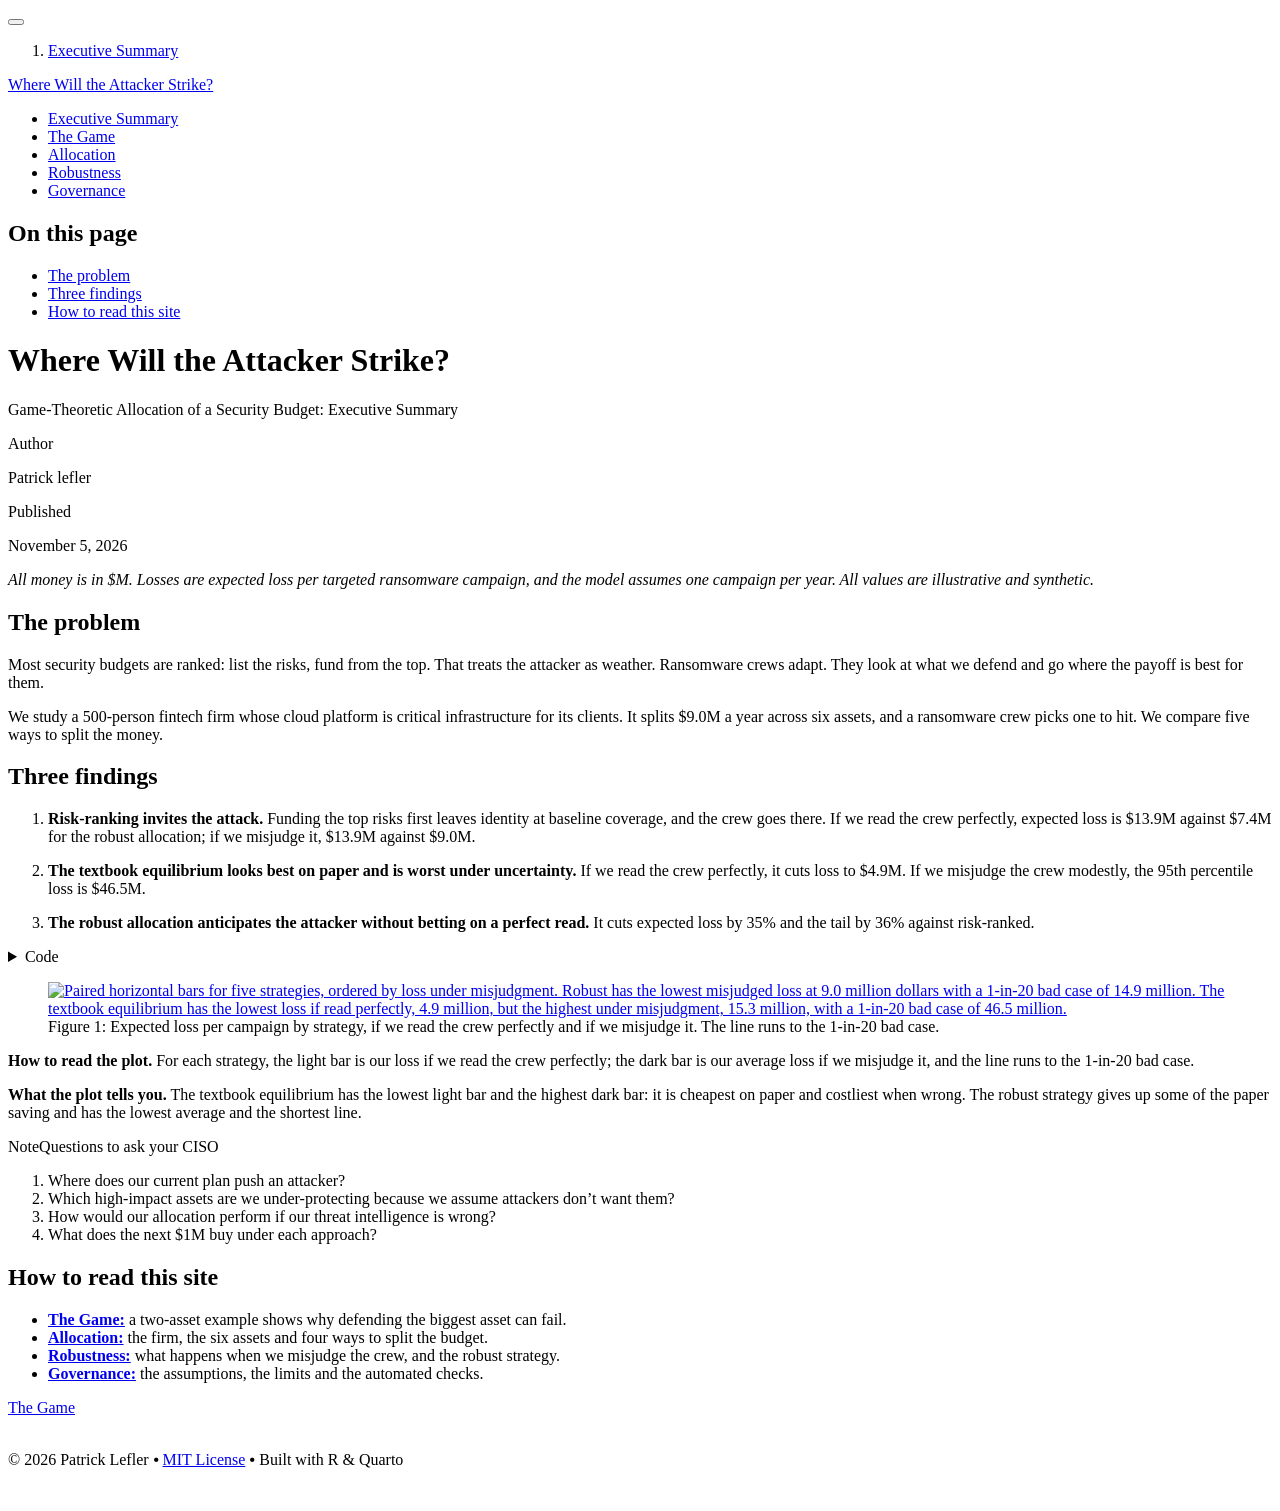
==== docs/index.html @ 824b2b2e "Added license file" ====
<!DOCTYPE html>
<html xmlns="http://www.w3.org/1999/xhtml" lang="en" xml:lang="en"><head>

<meta charset="utf-8">
<meta name="generator" content="quarto-1.8.26">

<meta name="viewport" content="width=device-width, initial-scale=1.0, user-scalable=yes">

<meta name="author" content="Patrick lefler">
<meta name="dcterms.date" content="2026-11-05">

<title>Where Will the Attacker Strike?</title>
<style>
code{white-space: pre-wrap;}
span.smallcaps{font-variant: small-caps;}
div.columns{display: flex; gap: min(4vw, 1.5em);}
div.column{flex: auto; overflow-x: auto;}
div.hanging-indent{margin-left: 1.5em; text-indent: -1.5em;}
ul.task-list{list-style: none;}
ul.task-list li input[type="checkbox"] {
  width: 0.8em;
  margin: 0 0.8em 0.2em -1em; /* quarto-specific, see https://github.com/quarto-dev/quarto-cli/issues/4556 */ 
  vertical-align: middle;
}
/* CSS for syntax highlighting */
html { -webkit-text-size-adjust: 100%; }
pre > code.sourceCode { white-space: pre; position: relative; }
pre > code.sourceCode > span { display: inline-block; line-height: 1.25; }
pre > code.sourceCode > span:empty { height: 1.2em; }
.sourceCode { overflow: visible; }
code.sourceCode > span { color: inherit; text-decoration: inherit; }
div.sourceCode { margin: 1em 0; }
pre.sourceCode { margin: 0; }
@media screen {
div.sourceCode { overflow: auto; }
}
@media print {
pre > code.sourceCode { white-space: pre-wrap; }
pre > code.sourceCode > span { text-indent: -5em; padding-left: 5em; }
}
pre.numberSource code
  { counter-reset: source-line 0; }
pre.numberSource code > span
  { position: relative; left: -4em; counter-increment: source-line; }
pre.numberSource code > span > a:first-child::before
  { content: counter(source-line);
    position: relative; left: -1em; text-align: right; vertical-align: baseline;
    border: none; display: inline-block;
    -webkit-touch-callout: none; -webkit-user-select: none;
    -khtml-user-select: none; -moz-user-select: none;
    -ms-user-select: none; user-select: none;
    padding: 0 4px; width: 4em;
  }
pre.numberSource { margin-left: 3em;  padding-left: 4px; }
div.sourceCode
  {   }
@media screen {
pre > code.sourceCode > span > a:first-child::before { text-decoration: underline; }
}
</style>


<script src="site_libs/quarto-nav/quarto-nav.js"></script>
<script src="site_libs/quarto-nav/headroom.min.js"></script>
<link href="./01-the-game.html" rel="next">
<script src="site_libs/clipboard/clipboard.min.js"></script>
<script src="site_libs/quarto-html/quarto.js" type="module"></script>
<script src="site_libs/quarto-html/tabsets/tabsets.js" type="module"></script>
<script src="site_libs/quarto-html/axe/axe-check.js" type="module"></script>
<script src="site_libs/quarto-html/popper.min.js"></script>
<script src="site_libs/quarto-html/tippy.umd.min.js"></script>
<script src="site_libs/quarto-html/anchor.min.js"></script>
<link href="site_libs/quarto-html/tippy.css" rel="stylesheet">
<link href="site_libs/quarto-html/quarto-syntax-highlighting-587c61ba64f3a5504c4d52d930310e48.css" rel="stylesheet" id="quarto-text-highlighting-styles">
<script src="site_libs/bootstrap/bootstrap.min.js"></script>
<link href="site_libs/bootstrap/bootstrap-icons.css" rel="stylesheet">
<link href="site_libs/bootstrap/bootstrap-9a19a6dc4b25886ecdc4cfc46d632d39.min.css" rel="stylesheet" append-hash="true" id="quarto-bootstrap" data-mode="light">
<script src="site_libs/quarto-contrib/glightbox/glightbox.min.js"></script>
<link href="site_libs/quarto-contrib/glightbox/glightbox.min.css" rel="stylesheet">
<link href="site_libs/quarto-contrib/glightbox/lightbox.css" rel="stylesheet">
<script id="quarto-search-options" type="application/json">{
  "language": {
    "search-no-results-text": "No results",
    "search-matching-documents-text": "matching documents",
    "search-copy-link-title": "Copy link to search",
    "search-hide-matches-text": "Hide additional matches",
    "search-more-match-text": "more match in this document",
    "search-more-matches-text": "more matches in this document",
    "search-clear-button-title": "Clear",
    "search-text-placeholder": "",
    "search-detached-cancel-button-title": "Cancel",
    "search-submit-button-title": "Submit",
    "search-label": "Search"
  }
}</script>
<link href="site_libs/pagedtable-1.1/css/pagedtable.css" rel="stylesheet">
<script src="site_libs/pagedtable-1.1/js/pagedtable.js"></script>


<link rel="stylesheet" href="styles.css">
</head>

<body class="nav-sidebar floating quarto-light">

<div id="quarto-search-results"></div>
  <header id="quarto-header" class="headroom fixed-top">
  <nav class="quarto-secondary-nav">
    <div class="container-fluid d-flex">
      <button type="button" class="quarto-btn-toggle btn" data-bs-toggle="collapse" role="button" data-bs-target=".quarto-sidebar-collapse-item" aria-controls="quarto-sidebar" aria-expanded="false" aria-label="Toggle sidebar navigation" onclick="if (window.quartoToggleHeadroom) { window.quartoToggleHeadroom(); }">
        <i class="bi bi-layout-text-sidebar-reverse"></i>
      </button>
        <nav class="quarto-page-breadcrumbs" aria-label="breadcrumb"><ol class="breadcrumb"><li class="breadcrumb-item"><a href="./index.html">Executive Summary</a></li></ol></nav>
        <a class="flex-grow-1" role="navigation" data-bs-toggle="collapse" data-bs-target=".quarto-sidebar-collapse-item" aria-controls="quarto-sidebar" aria-expanded="false" aria-label="Toggle sidebar navigation" onclick="if (window.quartoToggleHeadroom) { window.quartoToggleHeadroom(); }">      
        </a>
    </div>
  </nav>
</header>
<!-- content -->
<div id="quarto-content" class="quarto-container page-columns page-rows-contents page-layout-article">
<!-- sidebar -->
  <nav id="quarto-sidebar" class="sidebar collapse collapse-horizontal quarto-sidebar-collapse-item sidebar-navigation floating overflow-auto">
    <div class="pt-lg-2 mt-2 text-left sidebar-header">
    <div class="sidebar-title mb-0 py-0">
      <a href="./">Where Will the Attacker Strike?</a> 
    </div>
      </div>
    <div class="sidebar-menu-container"> 
    <ul class="list-unstyled mt-1">
        <li class="sidebar-item">
  <div class="sidebar-item-container"> 
  <a href="./index.html" class="sidebar-item-text sidebar-link active">
 <span class="menu-text">Executive Summary</span></a>
  </div>
</li>
        <li class="sidebar-item">
  <div class="sidebar-item-container"> 
  <a href="./01-the-game.html" class="sidebar-item-text sidebar-link">
 <span class="menu-text">The Game</span></a>
  </div>
</li>
        <li class="sidebar-item">
  <div class="sidebar-item-container"> 
  <a href="./02-allocation.html" class="sidebar-item-text sidebar-link">
 <span class="menu-text">Allocation</span></a>
  </div>
</li>
        <li class="sidebar-item">
  <div class="sidebar-item-container"> 
  <a href="./03-robustness.html" class="sidebar-item-text sidebar-link">
 <span class="menu-text">Robustness</span></a>
  </div>
</li>
        <li class="sidebar-item">
  <div class="sidebar-item-container"> 
  <a href="./04-governance.html" class="sidebar-item-text sidebar-link">
 <span class="menu-text">Governance</span></a>
  </div>
</li>
    </ul>
    </div>
</nav>
<div id="quarto-sidebar-glass" class="quarto-sidebar-collapse-item" data-bs-toggle="collapse" data-bs-target=".quarto-sidebar-collapse-item"></div>
<!-- margin-sidebar -->
    <div id="quarto-margin-sidebar" class="sidebar margin-sidebar">
        <nav id="TOC" role="doc-toc" class="toc-active">
    <h2 id="toc-title">On this page</h2>
   
  <ul>
  <li><a href="#the-problem" id="toc-the-problem" class="nav-link active" data-scroll-target="#the-problem">The problem</a></li>
  <li><a href="#three-findings" id="toc-three-findings" class="nav-link" data-scroll-target="#three-findings">Three findings</a></li>
  <li><a href="#how-to-read-this-site" id="toc-how-to-read-this-site" class="nav-link" data-scroll-target="#how-to-read-this-site">How to read this site</a></li>
  </ul>
</nav>
    </div>
<!-- main -->
<main class="content" id="quarto-document-content">

<header id="title-block-header" class="quarto-title-block default">
<div class="quarto-title">
<h1 class="title">Where Will the Attacker Strike?</h1>
<p class="subtitle lead">Game-Theoretic Allocation of a Security Budget: Executive Summary</p>
</div>



<div class="quarto-title-meta">

    <div>
    <div class="quarto-title-meta-heading">Author</div>
    <div class="quarto-title-meta-contents">
             <p>Patrick lefler </p>
          </div>
  </div>
    
    <div>
    <div class="quarto-title-meta-heading">Published</div>
    <div class="quarto-title-meta-contents">
      <p class="date">November 5, 2026</p>
    </div>
  </div>
  
    
  </div>
  


</header>


<p><em>All money is in $M. Losses are expected loss per targeted ransomware campaign, and the model assumes one campaign per year. All values are illustrative and synthetic.</em></p>
<section id="the-problem" class="level2">
<h2 class="anchored" data-anchor-id="the-problem">The problem</h2>
<p>Most security budgets are ranked: list the risks, fund from the top. That treats the attacker as weather. Ransomware crews adapt. They look at what we defend and go where the payoff is best for them.</p>
<p>We study a 500-person fintech firm whose cloud platform is critical infrastructure for its clients. It splits $9.0M a year across six assets, and a ransomware crew picks one to hit. We compare five ways to split the money.</p>
</section>
<section id="three-findings" class="level2">
<h2 class="anchored" data-anchor-id="three-findings">Three findings</h2>
<ol type="1">
<li><p><strong>Risk-ranking invites the attack.</strong> Funding the top risks first leaves identity at baseline coverage, and the crew goes there. If we read the crew perfectly, expected loss is $13.9M against $7.4M for the robust allocation; if we misjudge it, $13.9M against $9.0M.</p></li>
<li><p><strong>The textbook equilibrium looks best on paper and is worst under uncertainty.</strong> If we read the crew perfectly, it cuts loss to $4.9M. If we misjudge the crew modestly, the 95th percentile loss is $46.5M.</p></li>
<li><p><strong>The robust allocation anticipates the attacker without betting on a perfect read.</strong> It cuts expected loss by 35% and the tail by 36% against risk-ranked.</p></li>
</ol>
<div class="cell">
<details class="code-fold">
<summary>Code</summary>
<div class="code-copy-outer-scaffold"><div class="sourceCode cell-code" id="cb1"><pre class="sourceCode r code-with-copy"><code class="sourceCode r"><span id="cb1-1"><a href="#cb1-1" aria-hidden="true" tabindex="-1"></a>ord <span class="ot">&lt;-</span> ms <span class="sc">|&gt;</span> <span class="fu">arrange</span>(mean) <span class="sc">|&gt;</span> <span class="fu">pull</span>(strategy)</span>
<span id="cb1-2"><a href="#cb1-2" aria-hidden="true" tabindex="-1"></a>d <span class="ot">&lt;-</span> ms <span class="sc">|&gt;</span></span>
<span id="cb1-3"><a href="#cb1-3" aria-hidden="true" tabindex="-1"></a>  <span class="fu">select</span>(strategy, mean, p95) <span class="sc">|&gt;</span></span>
<span id="cb1-4"><a href="#cb1-4" aria-hidden="true" tabindex="-1"></a>  <span class="fu">left_join</span>(base <span class="sc">|&gt;</span> <span class="fu">select</span>(strategy, loss_rational), <span class="at">by =</span> <span class="st">"strategy"</span>) <span class="sc">|&gt;</span></span>
<span id="cb1-5"><a href="#cb1-5" aria-hidden="true" tabindex="-1"></a>  <span class="fu">mutate</span>(<span class="at">y =</span> <span class="fu">match</span>(strategy, <span class="fu">rev</span>(ord)))            <span class="co"># numeric row position, best on top</span></span>
<span id="cb1-6"><a href="#cb1-6" aria-hidden="true" tabindex="-1"></a>bar_h <span class="ot">&lt;-</span> <span class="fl">0.34</span></span>
<span id="cb1-7"><a href="#cb1-7" aria-hidden="true" tabindex="-1"></a><span class="fu">ggplot</span>(d) <span class="sc">+</span></span>
<span id="cb1-8"><a href="#cb1-8" aria-hidden="true" tabindex="-1"></a>  <span class="co"># light bar: crew read perfectly (upper half of each row)</span></span>
<span id="cb1-9"><a href="#cb1-9" aria-hidden="true" tabindex="-1"></a>  <span class="fu">geom_rect</span>(<span class="fu">aes</span>(<span class="at">xmin =</span> <span class="dv">0</span>, <span class="at">xmax =</span> loss_rational, <span class="at">ymin =</span> y <span class="sc">+</span> <span class="fl">0.02</span>, <span class="at">ymax =</span> y <span class="sc">+</span> <span class="fl">0.02</span> <span class="sc">+</span> bar_h,</span>
<span id="cb1-10"><a href="#cb1-10" aria-hidden="true" tabindex="-1"></a>                <span class="at">fill =</span> strategy), <span class="at">alpha =</span> <span class="fl">0.4</span>) <span class="sc">+</span></span>
<span id="cb1-11"><a href="#cb1-11" aria-hidden="true" tabindex="-1"></a>  <span class="co"># dark bar: crew misjudged (lower half of each row)</span></span>
<span id="cb1-12"><a href="#cb1-12" aria-hidden="true" tabindex="-1"></a>  <span class="fu">geom_rect</span>(<span class="fu">aes</span>(<span class="at">xmin =</span> <span class="dv">0</span>, <span class="at">xmax =</span> mean, <span class="at">ymin =</span> y <span class="sc">-</span> <span class="fl">0.02</span> <span class="sc">-</span> bar_h, <span class="at">ymax =</span> y <span class="sc">-</span> <span class="fl">0.02</span>,</span>
<span id="cb1-13"><a href="#cb1-13" aria-hidden="true" tabindex="-1"></a>                <span class="at">fill =</span> strategy)) <span class="sc">+</span></span>
<span id="cb1-14"><a href="#cb1-14" aria-hidden="true" tabindex="-1"></a>  <span class="co"># whisker from the misjudged mean to the 95th percentile</span></span>
<span id="cb1-15"><a href="#cb1-15" aria-hidden="true" tabindex="-1"></a>  <span class="fu">geom_segment</span>(<span class="fu">aes</span>(<span class="at">x =</span> mean, <span class="at">xend =</span> p95, <span class="at">y =</span> y <span class="sc">-</span> <span class="fl">0.02</span> <span class="sc">-</span> bar_h <span class="sc">/</span> <span class="dv">2</span>, <span class="at">yend =</span> y <span class="sc">-</span> <span class="fl">0.02</span> <span class="sc">-</span> bar_h <span class="sc">/</span> <span class="dv">2</span>),</span>
<span id="cb1-16"><a href="#cb1-16" aria-hidden="true" tabindex="-1"></a>               <span class="at">color =</span> <span class="st">"gray25"</span>, <span class="at">linewidth =</span> <span class="fl">0.5</span>) <span class="sc">+</span></span>
<span id="cb1-17"><a href="#cb1-17" aria-hidden="true" tabindex="-1"></a>  <span class="fu">geom_segment</span>(<span class="fu">aes</span>(<span class="at">x =</span> p95, <span class="at">xend =</span> p95, <span class="at">y =</span> y <span class="sc">-</span> <span class="fl">0.02</span> <span class="sc">-</span> bar_h <span class="sc">*</span> <span class="fl">0.85</span>, <span class="at">yend =</span> y <span class="sc">-</span> <span class="fl">0.02</span> <span class="sc">-</span> bar_h <span class="sc">*</span> <span class="fl">0.15</span>),</span>
<span id="cb1-18"><a href="#cb1-18" aria-hidden="true" tabindex="-1"></a>               <span class="at">color =</span> <span class="st">"gray25"</span>, <span class="at">linewidth =</span> <span class="fl">0.5</span>) <span class="sc">+</span></span>
<span id="cb1-19"><a href="#cb1-19" aria-hidden="true" tabindex="-1"></a>  <span class="co"># labels</span></span>
<span id="cb1-20"><a href="#cb1-20" aria-hidden="true" tabindex="-1"></a>  <span class="fu">geom_text</span>(<span class="fu">aes</span>(<span class="at">x =</span> loss_rational, <span class="at">y =</span> y <span class="sc">+</span> <span class="fl">0.02</span> <span class="sc">+</span> bar_h <span class="sc">/</span> <span class="dv">2</span>, <span class="at">label =</span> <span class="fu">fmt_m</span>(loss_rational)),</span>
<span id="cb1-21"><a href="#cb1-21" aria-hidden="true" tabindex="-1"></a>            <span class="at">hjust =</span> <span class="sc">-</span><span class="fl">0.15</span>, <span class="at">size =</span> <span class="fl">3.4</span>, <span class="at">color =</span> <span class="st">"gray20"</span>) <span class="sc">+</span></span>
<span id="cb1-22"><a href="#cb1-22" aria-hidden="true" tabindex="-1"></a>  <span class="fu">geom_text</span>(<span class="fu">aes</span>(<span class="at">x =</span> mean, <span class="at">y =</span> y <span class="sc">-</span> <span class="fl">0.02</span> <span class="sc">-</span> bar_h <span class="sc">/</span> <span class="dv">2</span>, <span class="at">label =</span> <span class="fu">fmt_m</span>(mean),</span>
<span id="cb1-23"><a href="#cb1-23" aria-hidden="true" tabindex="-1"></a>                <span class="at">color =</span> strategy <span class="sc">==</span> <span class="st">"uniform"</span>),               <span class="co"># dark text on the pale bar</span></span>
<span id="cb1-24"><a href="#cb1-24" aria-hidden="true" tabindex="-1"></a>            <span class="at">hjust =</span> <span class="fl">1.15</span>, <span class="at">size =</span> <span class="fl">3.4</span>, <span class="at">fontface =</span> <span class="st">"bold"</span>) <span class="sc">+</span></span>
<span id="cb1-25"><a href="#cb1-25" aria-hidden="true" tabindex="-1"></a>  <span class="fu">scale_color_manual</span>(<span class="at">values =</span> <span class="fu">c</span>(<span class="st">`</span><span class="at">TRUE</span><span class="st">`</span> <span class="ot">=</span> <span class="st">"gray15"</span>, <span class="st">`</span><span class="at">FALSE</span><span class="st">`</span> <span class="ot">=</span> <span class="st">"white"</span>), <span class="at">guide =</span> <span class="st">"none"</span>) <span class="sc">+</span></span>
<span id="cb1-26"><a href="#cb1-26" aria-hidden="true" tabindex="-1"></a>  <span class="fu">geom_text</span>(<span class="fu">aes</span>(<span class="at">x =</span> p95, <span class="at">y =</span> y <span class="sc">-</span> <span class="fl">0.02</span> <span class="sc">-</span> bar_h <span class="sc">/</span> <span class="dv">2</span>, <span class="at">label =</span> <span class="fu">paste0</span>(<span class="st">"1-in-20: "</span>, <span class="fu">fmt_m</span>(p95))),</span>
<span id="cb1-27"><a href="#cb1-27" aria-hidden="true" tabindex="-1"></a>            <span class="at">hjust =</span> <span class="sc">-</span><span class="fl">0.1</span>, <span class="at">size =</span> <span class="fl">3.1</span>, <span class="at">color =</span> <span class="st">"gray30"</span>) <span class="sc">+</span></span>
<span id="cb1-28"><a href="#cb1-28" aria-hidden="true" tabindex="-1"></a>  <span class="fu">scale_fill_manual</span>(<span class="at">values =</span> STRAT_COLS, <span class="at">guide =</span> <span class="st">"none"</span>) <span class="sc">+</span></span>
<span id="cb1-29"><a href="#cb1-29" aria-hidden="true" tabindex="-1"></a>  <span class="fu">scale_y_continuous</span>(<span class="at">breaks =</span> d<span class="sc">$</span>y, <span class="at">labels =</span> STRAT_LABELS[d<span class="sc">$</span>strategy], <span class="at">expand =</span> <span class="fu">expansion</span>(<span class="at">add =</span> <span class="fl">0.3</span>)) <span class="sc">+</span></span>
<span id="cb1-30"><a href="#cb1-30" aria-hidden="true" tabindex="-1"></a>  <span class="fu">scale_x_continuous</span>(<span class="at">labels =</span> scales<span class="sc">::</span><span class="fu">label_dollar</span>(<span class="at">suffix =</span> <span class="st">"M"</span>),</span>
<span id="cb1-31"><a href="#cb1-31" aria-hidden="true" tabindex="-1"></a>                     <span class="at">limits =</span> <span class="fu">c</span>(<span class="dv">0</span>, <span class="fu">max</span>(d<span class="sc">$</span>p95) <span class="sc">*</span> <span class="fl">1.28</span>), <span class="at">expand =</span> <span class="fu">expansion</span>(<span class="at">mult =</span> <span class="fu">c</span>(<span class="dv">0</span>, <span class="dv">0</span>))) <span class="sc">+</span></span>
<span id="cb1-32"><a href="#cb1-32" aria-hidden="true" tabindex="-1"></a>  <span class="fu">labs</span>(<span class="at">x =</span> <span class="st">"Expected loss per campaign"</span>, <span class="at">y =</span> <span class="cn">NULL</span>,</span>
<span id="cb1-33"><a href="#cb1-33" aria-hidden="true" tabindex="-1"></a>       <span class="at">title =</span> <span class="st">"Robust wins when we are wrong about the crew"</span>,</span>
<span id="cb1-34"><a href="#cb1-34" aria-hidden="true" tabindex="-1"></a>       <span class="at">subtitle =</span> <span class="st">"Light bar: if we read the crew perfectly.  Dark bar: if we misjudge it (line to the 1-in-20 bad case)."</span>) <span class="sc">+</span></span>
<span id="cb1-35"><a href="#cb1-35" aria-hidden="true" tabindex="-1"></a>  <span class="fu">theme</span>(<span class="at">panel.grid.major.y =</span> <span class="fu">element_blank</span>(), <span class="at">panel.grid.minor =</span> <span class="fu">element_blank</span>(),</span>
<span id="cb1-36"><a href="#cb1-36" aria-hidden="true" tabindex="-1"></a>        <span class="at">plot.subtitle =</span> <span class="fu">element_text</span>(<span class="at">size =</span> <span class="dv">10</span>))</span></code></pre></div><button title="Copy to Clipboard" class="code-copy-button"><i class="bi"></i></button></div>
</details>
<div class="cell-output-display">
<div id="fig-hero" class="quarto-float quarto-figure quarto-figure-center anchored" alt="Paired horizontal bars for five strategies, ordered by loss under misjudgment. Robust has the lowest misjudged loss at 9.0 million dollars with a 1-in-20 bad case of 14.9 million. The textbook equilibrium has the lowest loss if read perfectly, 4.9 million, but the highest under misjudgment, 15.3 million, with a 1-in-20 bad case of 46.5 million.">
<figure class="quarto-float quarto-float-fig figure">
<div aria-describedby="fig-hero-caption-0ceaefa1-69ba-4598-a22c-09a6ac19f8ca">
<a href="index_files/figure-html/fig-hero-1.png" class="lightbox" data-gallery="quarto-lightbox-gallery-1" title="Figure&nbsp;1: Expected loss per campaign by strategy, if we read the crew perfectly and if we misjudge it. The line runs to the 1-in-20 bad case."><img src="index_files/figure-html/fig-hero-1.png" class="img-fluid figure-img" alt="Paired horizontal bars for five strategies, ordered by loss under misjudgment. Robust has the lowest misjudged loss at 9.0 million dollars with a 1-in-20 bad case of 14.9 million. The textbook equilibrium has the lowest loss if read perfectly, 4.9 million, but the highest under misjudgment, 15.3 million, with a 1-in-20 bad case of 46.5 million." width="768"></a>
</div>
<figcaption class="quarto-float-caption-bottom quarto-float-caption quarto-float-fig" id="fig-hero-caption-0ceaefa1-69ba-4598-a22c-09a6ac19f8ca">
Figure&nbsp;1: Expected loss per campaign by strategy, if we read the crew perfectly and if we misjudge it. The line runs to the 1-in-20 bad case.
</figcaption>
</figure>
</div>
</div>
</div>
<div class="reader-note">
<p><strong>How to read the plot.</strong> For each strategy, the light bar is our loss if we read the crew perfectly; the dark bar is our average loss if we misjudge it, and the line runs to the 1-in-20 bad case.</p>
<p><strong>What the plot tells you.</strong> The textbook equilibrium has the lowest light bar and the highest dark bar: it is cheapest on paper and costliest when wrong. The robust strategy gives up some of the paper saving and has the lowest average and the shortest line.</p>
</div>
<div class="callout callout-style-default callout-note no-icon callout-titled">
<div class="callout-header d-flex align-content-center">
<div class="callout-icon-container">
<i class="callout-icon no-icon"></i>
</div>
<div class="callout-title-container flex-fill">
<span class="screen-reader-only">Note</span>Questions to ask your CISO
</div>
</div>
<div class="callout-body-container callout-body">
<ol type="1">
<li>Where does our current plan push an attacker?</li>
<li>Which high-impact assets are we under-protecting because we assume attackers don’t want them?</li>
<li>How would our allocation perform if our threat intelligence is wrong?</li>
<li>What does the next $1M buy under each approach?</li>
</ol>
</div>
</div>
</section>
<section id="how-to-read-this-site" class="level2">
<h2 class="anchored" data-anchor-id="how-to-read-this-site">How to read this site</h2>
<ul>
<li><a href="./01-the-game.html"><strong>The Game:</strong></a> a two-asset example shows why defending the biggest asset can fail.</li>
<li><a href="./02-allocation.html"><strong>Allocation:</strong></a> the firm, the six assets and four ways to split the budget.</li>
<li><a href="./03-robustness.html"><strong>Robustness:</strong></a> what happens when we misjudge the crew, and the robust strategy.</li>
<li><a href="./04-governance.html"><strong>Governance:</strong></a> the assumptions, the limits and the automated checks.</li>
</ul>


</section>

</main> <!-- /main -->
<script id="quarto-html-after-body" type="application/javascript">
  window.document.addEventListener("DOMContentLoaded", function (event) {
    const icon = "";
    const anchorJS = new window.AnchorJS();
    anchorJS.options = {
      placement: 'right',
      icon: icon
    };
    anchorJS.add('.anchored');
    const isCodeAnnotation = (el) => {
      for (const clz of el.classList) {
        if (clz.startsWith('code-annotation-')) {                     
          return true;
        }
      }
      return false;
    }
    const onCopySuccess = function(e) {
      // button target
      const button = e.trigger;
      // don't keep focus
      button.blur();
      // flash "checked"
      button.classList.add('code-copy-button-checked');
      var currentTitle = button.getAttribute("title");
      button.setAttribute("title", "Copied!");
      let tooltip;
      if (window.bootstrap) {
        button.setAttribute("data-bs-toggle", "tooltip");
        button.setAttribute("data-bs-placement", "left");
        button.setAttribute("data-bs-title", "Copied!");
        tooltip = new bootstrap.Tooltip(button, 
          { trigger: "manual", 
            customClass: "code-copy-button-tooltip",
            offset: [0, -8]});
        tooltip.show();    
      }
      setTimeout(function() {
        if (tooltip) {
          tooltip.hide();
          button.removeAttribute("data-bs-title");
          button.removeAttribute("data-bs-toggle");
          button.removeAttribute("data-bs-placement");
        }
        button.setAttribute("title", currentTitle);
        button.classList.remove('code-copy-button-checked');
      }, 1000);
      // clear code selection
      e.clearSelection();
    }
    const getTextToCopy = function(trigger) {
      const outerScaffold = trigger.parentElement.cloneNode(true);
      const codeEl = outerScaffold.querySelector('code');
      for (const childEl of codeEl.children) {
        if (isCodeAnnotation(childEl)) {
          childEl.remove();
        }
      }
      return codeEl.innerText;
    }
    const clipboard = new window.ClipboardJS('.code-copy-button:not([data-in-quarto-modal])', {
      text: getTextToCopy
    });
    clipboard.on('success', onCopySuccess);
    if (window.document.getElementById('quarto-embedded-source-code-modal')) {
      const clipboardModal = new window.ClipboardJS('.code-copy-button[data-in-quarto-modal]', {
        text: getTextToCopy,
        container: window.document.getElementById('quarto-embedded-source-code-modal')
      });
      clipboardModal.on('success', onCopySuccess);
    }
      var localhostRegex = new RegExp(/^(?:http|https):\/\/localhost\:?[0-9]*\//);
      var mailtoRegex = new RegExp(/^mailto:/);
        var filterRegex = new RegExp('/' + window.location.host + '/');
      var isInternal = (href) => {
          return filterRegex.test(href) || localhostRegex.test(href) || mailtoRegex.test(href);
      }
      // Inspect non-navigation links and adorn them if external
     var links = window.document.querySelectorAll('a[href]:not(.nav-link):not(.navbar-brand):not(.toc-action):not(.sidebar-link):not(.sidebar-item-toggle):not(.pagination-link):not(.no-external):not([aria-hidden]):not(.dropdown-item):not(.quarto-navigation-tool):not(.about-link)');
      for (var i=0; i<links.length; i++) {
        const link = links[i];
        if (!isInternal(link.href)) {
          // undo the damage that might have been done by quarto-nav.js in the case of
          // links that we want to consider external
          if (link.dataset.originalHref !== undefined) {
            link.href = link.dataset.originalHref;
          }
        }
      }
    function tippyHover(el, contentFn, onTriggerFn, onUntriggerFn) {
      const config = {
        allowHTML: true,
        maxWidth: 500,
        delay: 100,
        arrow: false,
        appendTo: function(el) {
            return el.parentElement;
        },
        interactive: true,
        interactiveBorder: 10,
        theme: 'quarto',
        placement: 'bottom-start',
      };
      if (contentFn) {
        config.content = contentFn;
      }
      if (onTriggerFn) {
        config.onTrigger = onTriggerFn;
      }
      if (onUntriggerFn) {
        config.onUntrigger = onUntriggerFn;
      }
      window.tippy(el, config); 
    }
    const noterefs = window.document.querySelectorAll('a[role="doc-noteref"]');
    for (var i=0; i<noterefs.length; i++) {
      const ref = noterefs[i];
      tippyHover(ref, function() {
        // use id or data attribute instead here
        let href = ref.getAttribute('data-footnote-href') || ref.getAttribute('href');
        try { href = new URL(href).hash; } catch {}
        const id = href.replace(/^#\/?/, "");
        const note = window.document.getElementById(id);
        if (note) {
          return note.innerHTML;
        } else {
          return "";
        }
      });
    }
    const xrefs = window.document.querySelectorAll('a.quarto-xref');
    const processXRef = (id, note) => {
      // Strip column container classes
      const stripColumnClz = (el) => {
        el.classList.remove("page-full", "page-columns");
        if (el.children) {
          for (const child of el.children) {
            stripColumnClz(child);
          }
        }
      }
      stripColumnClz(note)
      if (id === null || id.startsWith('sec-')) {
        // Special case sections, only their first couple elements
        const container = document.createElement("div");
        if (note.children && note.children.length > 2) {
          container.appendChild(note.children[0].cloneNode(true));
          for (let i = 1; i < note.children.length; i++) {
            const child = note.children[i];
            if (child.tagName === "P" && child.innerText === "") {
              continue;
            } else {
              container.appendChild(child.cloneNode(true));
              break;
            }
          }
          if (window.Quarto?.typesetMath) {
            window.Quarto.typesetMath(container);
          }
          return container.innerHTML
        } else {
          if (window.Quarto?.typesetMath) {
            window.Quarto.typesetMath(note);
          }
          return note.innerHTML;
        }
      } else {
        // Remove any anchor links if they are present
        const anchorLink = note.querySelector('a.anchorjs-link');
        if (anchorLink) {
          anchorLink.remove();
        }
        if (window.Quarto?.typesetMath) {
          window.Quarto.typesetMath(note);
        }
        if (note.classList.contains("callout")) {
          return note.outerHTML;
        } else {
          return note.innerHTML;
        }
      }
    }
    for (var i=0; i<xrefs.length; i++) {
      const xref = xrefs[i];
      tippyHover(xref, undefined, function(instance) {
        instance.disable();
        let url = xref.getAttribute('href');
        let hash = undefined; 
        if (url.startsWith('#')) {
          hash = url;
        } else {
          try { hash = new URL(url).hash; } catch {}
        }
        if (hash) {
          const id = hash.replace(/^#\/?/, "");
          const note = window.document.getElementById(id);
          if (note !== null) {
            try {
              const html = processXRef(id, note.cloneNode(true));
              instance.setContent(html);
            } finally {
              instance.enable();
              instance.show();
            }
          } else {
            // See if we can fetch this
            fetch(url.split('#')[0])
            .then(res => res.text())
            .then(html => {
              const parser = new DOMParser();
              const htmlDoc = parser.parseFromString(html, "text/html");
              const note = htmlDoc.getElementById(id);
              if (note !== null) {
                const html = processXRef(id, note);
                instance.setContent(html);
              } 
            }).finally(() => {
              instance.enable();
              instance.show();
            });
          }
        } else {
          // See if we can fetch a full url (with no hash to target)
          // This is a special case and we should probably do some content thinning / targeting
          fetch(url)
          .then(res => res.text())
          .then(html => {
            const parser = new DOMParser();
            const htmlDoc = parser.parseFromString(html, "text/html");
            const note = htmlDoc.querySelector('main.content');
            if (note !== null) {
              // This should only happen for chapter cross references
              // (since there is no id in the URL)
              // remove the first header
              if (note.children.length > 0 && note.children[0].tagName === "HEADER") {
                note.children[0].remove();
              }
              const html = processXRef(null, note);
              instance.setContent(html);
            } 
          }).finally(() => {
            instance.enable();
            instance.show();
          });
        }
      }, function(instance) {
      });
    }
        let selectedAnnoteEl;
        const selectorForAnnotation = ( cell, annotation) => {
          let cellAttr = 'data-code-cell="' + cell + '"';
          let lineAttr = 'data-code-annotation="' +  annotation + '"';
          const selector = 'span[' + cellAttr + '][' + lineAttr + ']';
          return selector;
        }
        const selectCodeLines = (annoteEl) => {
          const doc = window.document;
          const targetCell = annoteEl.getAttribute("data-target-cell");
          const targetAnnotation = annoteEl.getAttribute("data-target-annotation");
          const annoteSpan = window.document.querySelector(selectorForAnnotation(targetCell, targetAnnotation));
          const lines = annoteSpan.getAttribute("data-code-lines").split(",");
          const lineIds = lines.map((line) => {
            return targetCell + "-" + line;
          })
          let top = null;
          let height = null;
          let parent = null;
          if (lineIds.length > 0) {
              //compute the position of the single el (top and bottom and make a div)
              const el = window.document.getElementById(lineIds[0]);
              top = el.offsetTop;
              height = el.offsetHeight;
              parent = el.parentElement.parentElement;
            if (lineIds.length > 1) {
              const lastEl = window.document.getElementById(lineIds[lineIds.length - 1]);
              const bottom = lastEl.offsetTop + lastEl.offsetHeight;
              height = bottom - top;
            }
            if (top !== null && height !== null && parent !== null) {
              // cook up a div (if necessary) and position it 
              let div = window.document.getElementById("code-annotation-line-highlight");
              if (div === null) {
                div = window.document.createElement("div");
                div.setAttribute("id", "code-annotation-line-highlight");
                div.style.position = 'absolute';
                parent.appendChild(div);
              }
              div.style.top = top - 2 + "px";
              div.style.height = height + 4 + "px";
              div.style.left = 0;
              let gutterDiv = window.document.getElementById("code-annotation-line-highlight-gutter");
              if (gutterDiv === null) {
                gutterDiv = window.document.createElement("div");
                gutterDiv.setAttribute("id", "code-annotation-line-highlight-gutter");
                gutterDiv.style.position = 'absolute';
                const codeCell = window.document.getElementById(targetCell);
                const gutter = codeCell.querySelector('.code-annotation-gutter');
                gutter.appendChild(gutterDiv);
              }
              gutterDiv.style.top = top - 2 + "px";
              gutterDiv.style.height = height + 4 + "px";
            }
            selectedAnnoteEl = annoteEl;
          }
        };
        const unselectCodeLines = () => {
          const elementsIds = ["code-annotation-line-highlight", "code-annotation-line-highlight-gutter"];
          elementsIds.forEach((elId) => {
            const div = window.document.getElementById(elId);
            if (div) {
              div.remove();
            }
          });
          selectedAnnoteEl = undefined;
        };
          // Handle positioning of the toggle
      window.addEventListener(
        "resize",
        throttle(() => {
          elRect = undefined;
          if (selectedAnnoteEl) {
            selectCodeLines(selectedAnnoteEl);
          }
        }, 10)
      );
      function throttle(fn, ms) {
      let throttle = false;
      let timer;
        return (...args) => {
          if(!throttle) { // first call gets through
              fn.apply(this, args);
              throttle = true;
          } else { // all the others get throttled
              if(timer) clearTimeout(timer); // cancel #2
              timer = setTimeout(() => {
                fn.apply(this, args);
                timer = throttle = false;
              }, ms);
          }
        };
      }
        // Attach click handler to the DT
        const annoteDls = window.document.querySelectorAll('dt[data-target-cell]');
        for (const annoteDlNode of annoteDls) {
          annoteDlNode.addEventListener('click', (event) => {
            const clickedEl = event.target;
            if (clickedEl !== selectedAnnoteEl) {
              unselectCodeLines();
              const activeEl = window.document.querySelector('dt[data-target-cell].code-annotation-active');
              if (activeEl) {
                activeEl.classList.remove('code-annotation-active');
              }
              selectCodeLines(clickedEl);
              clickedEl.classList.add('code-annotation-active');
            } else {
              // Unselect the line
              unselectCodeLines();
              clickedEl.classList.remove('code-annotation-active');
            }
          });
        }
    const findCites = (el) => {
      const parentEl = el.parentElement;
      if (parentEl) {
        const cites = parentEl.dataset.cites;
        if (cites) {
          return {
            el,
            cites: cites.split(' ')
          };
        } else {
          return findCites(el.parentElement)
        }
      } else {
        return undefined;
      }
    };
    var bibliorefs = window.document.querySelectorAll('a[role="doc-biblioref"]');
    for (var i=0; i<bibliorefs.length; i++) {
      const ref = bibliorefs[i];
      const citeInfo = findCites(ref);
      if (citeInfo) {
        tippyHover(citeInfo.el, function() {
          var popup = window.document.createElement('div');
          citeInfo.cites.forEach(function(cite) {
            var citeDiv = window.document.createElement('div');
            citeDiv.classList.add('hanging-indent');
            citeDiv.classList.add('csl-entry');
            var biblioDiv = window.document.getElementById('ref-' + cite);
            if (biblioDiv) {
              citeDiv.innerHTML = biblioDiv.innerHTML;
            }
            popup.appendChild(citeDiv);
          });
          return popup.innerHTML;
        });
      }
    }
  });
  </script>
<nav class="page-navigation">
  <div class="nav-page nav-page-previous">
  </div>
  <div class="nav-page nav-page-next">
      <a href="./01-the-game.html" class="pagination-link" aria-label="The Game">
        <span class="nav-page-text">The Game</span> <i class="bi bi-arrow-right-short"></i>
      </a>
  </div>
</nav>
</div> <!-- /content -->
<footer class="footer">
  <div class="nav-footer">
    <div class="nav-footer-left">
      &nbsp;
    </div>   
    <div class="nav-footer-center">
<p>© 2026 Patrick Lefler ⦁ <a href="./license.html">MIT License</a> ⦁ Built with R &amp; Quarto</p>
</div>
    <div class="nav-footer-right">
      &nbsp;
    </div>
  </div>
</footer>
<script>var lightboxQuarto = GLightbox({"closeEffect":"zoom","descPosition":"bottom","loop":false,"openEffect":"zoom","selector":".lightbox"});
(function() {
  let previousOnload = window.onload;
  window.onload = () => {
    if (previousOnload) {
      previousOnload();
    }
    lightboxQuarto.on('slide_before_load', (data) => {
      const { slideIndex, slideNode, slideConfig, player, trigger } = data;
      const href = trigger.getAttribute('href');
      if (href !== null) {
        const imgEl = window.document.querySelector(`a[href="${href}"] img`);
        if (imgEl !== null) {
          const srcAttr = imgEl.getAttribute("src");
          if (srcAttr && srcAttr.startsWith("data:")) {
            slideConfig.href = srcAttr;
          }
        }
      } 
    });
  
    lightboxQuarto.on('slide_after_load', (data) => {
      const { slideIndex, slideNode, slideConfig, player, trigger } = data;
      if (window.Quarto?.typesetMath) {
        window.Quarto.typesetMath(slideNode);
      }
    });
  
  };
  
})();
          </script>




</body></html>
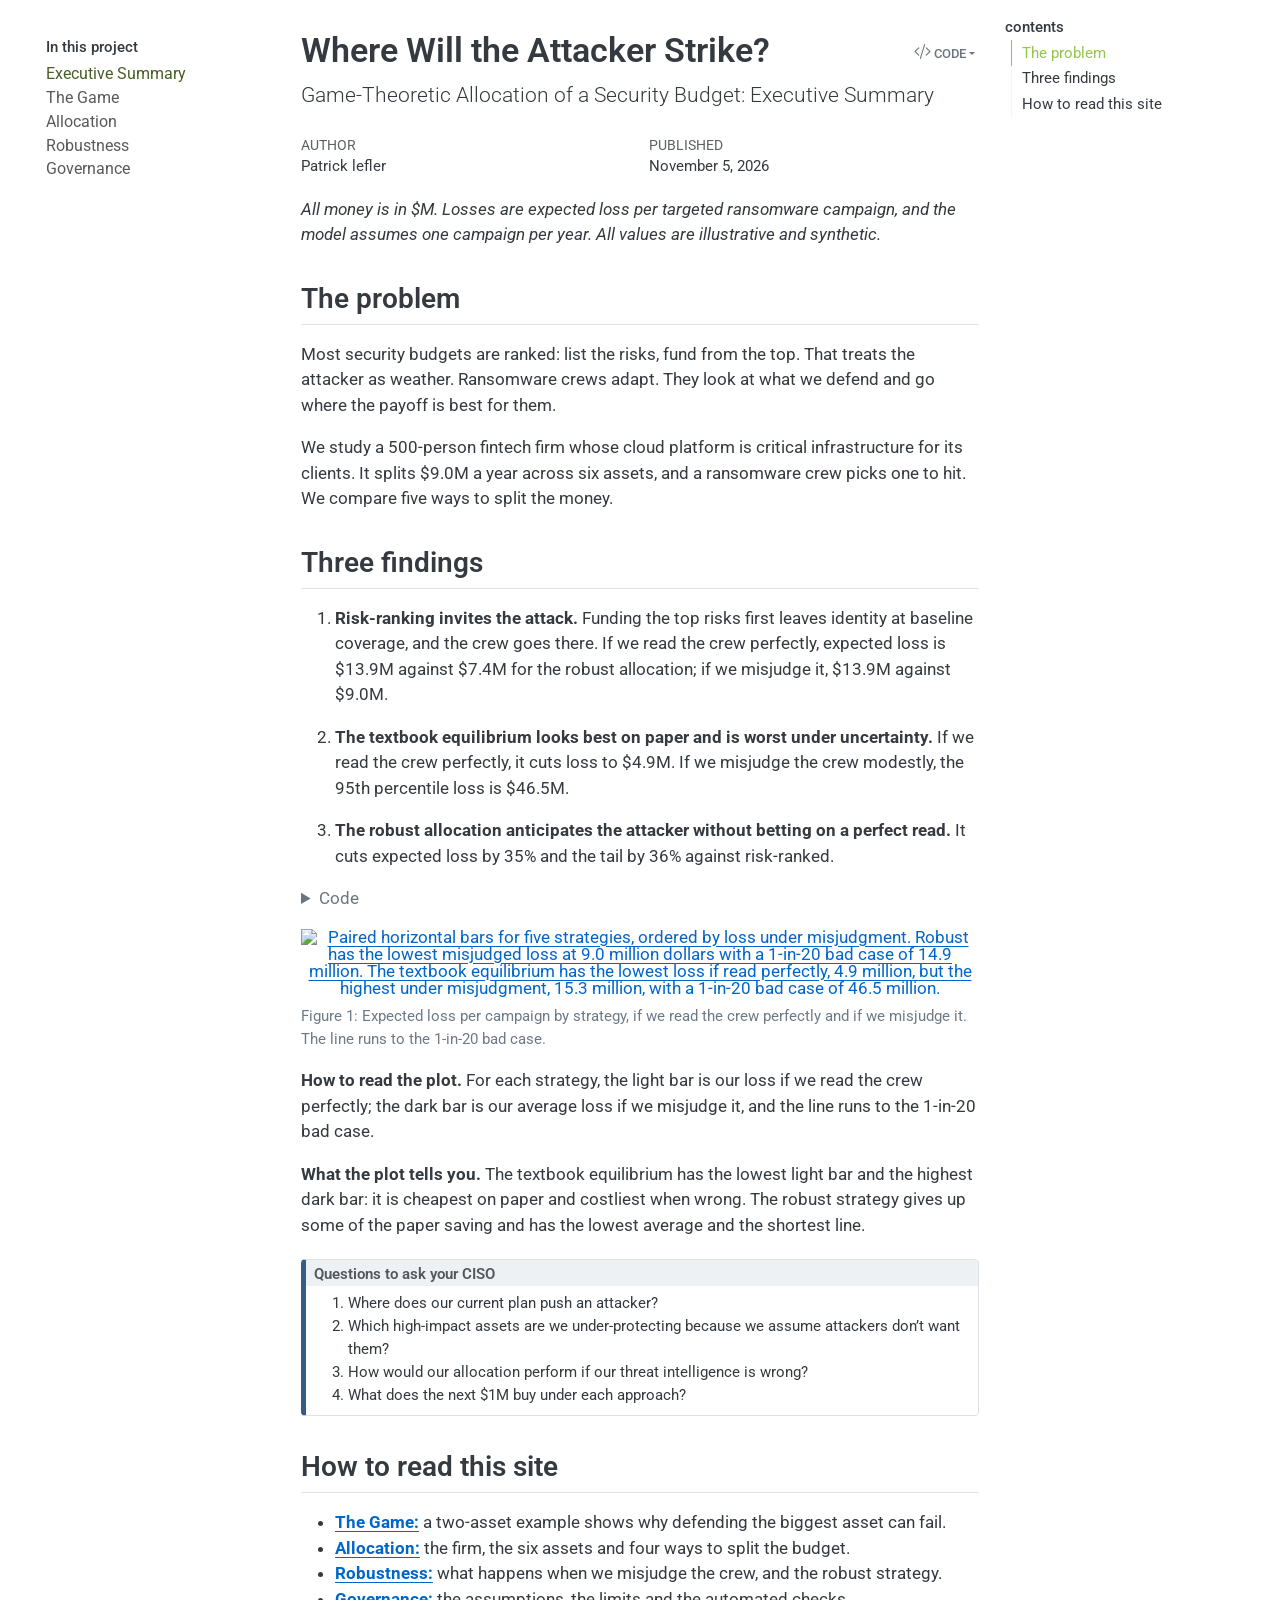
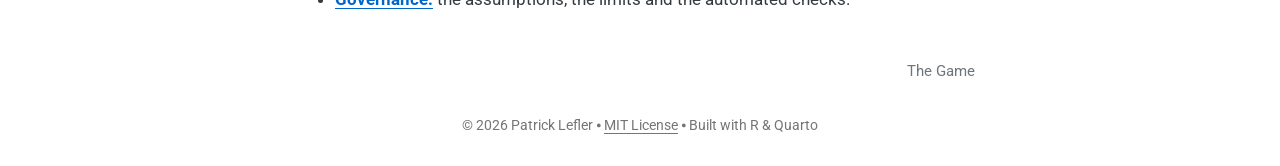
==== commit 2f693ecb: "Added logo and icon" ====
--- a/docs/index.html
+++ b/docs/index.html
@@ -63,6 +63,7 @@
 <script src="site_libs/quarto-nav/quarto-nav.js"></script>
 <script src="site_libs/quarto-nav/headroom.min.js"></script>
 <link href="./01-the-game.html" rel="next">
+<link href="./assets/images/favicon.svg" rel="icon" type="image/svg+xml">
 <script src="site_libs/clipboard/clipboard.min.js"></script>
 <script src="site_libs/quarto-html/quarto.js" type="module"></script>
 <script src="site_libs/quarto-html/tabsets/tabsets.js" type="module"></script>
@@ -74,7 +75,7 @@
 <link href="site_libs/quarto-html/quarto-syntax-highlighting-587c61ba64f3a5504c4d52d930310e48.css" rel="stylesheet" id="quarto-text-highlighting-styles">
 <script src="site_libs/bootstrap/bootstrap.min.js"></script>
 <link href="site_libs/bootstrap/bootstrap-icons.css" rel="stylesheet">
-<link href="site_libs/bootstrap/bootstrap-9a19a6dc4b25886ecdc4cfc46d632d39.min.css" rel="stylesheet" append-hash="true" id="quarto-bootstrap" data-mode="light">
+<link href="site_libs/bootstrap/bootstrap-30e86a6df980560f791aaab39b7fff61.min.css" rel="stylesheet" append-hash="true" id="quarto-bootstrap" data-mode="light">
 <script src="site_libs/quarto-contrib/glightbox/glightbox.min.js"></script>
 <link href="site_libs/quarto-contrib/glightbox/glightbox.min.css" rel="stylesheet">
 <link href="site_libs/quarto-contrib/glightbox/lightbox.css" rel="stylesheet">
@@ -93,11 +94,11 @@
     "search-label": "Search"
   }
 }</script>
+<style>html{ scroll-behavior: smooth; }</style>
 <link href="site_libs/pagedtable-1.1/css/pagedtable.css" rel="stylesheet">
 <script src="site_libs/pagedtable-1.1/js/pagedtable.js"></script>
 
 
-<link rel="stylesheet" href="styles.css">
 </head>
 
 <body class="nav-sidebar floating quarto-light">
@@ -116,13 +117,14 @@
   </nav>
 </header>
 <!-- content -->
-<div id="quarto-content" class="quarto-container page-columns page-rows-contents page-layout-article">
+<div id="quarto-content" class="quarto-container page-columns page-rows-contents page-layout-full">
 <!-- sidebar -->
   <nav id="quarto-sidebar" class="sidebar collapse collapse-horizontal quarto-sidebar-collapse-item sidebar-navigation floating overflow-auto">
     <div class="pt-lg-2 mt-2 text-left sidebar-header">
-    <div class="sidebar-title mb-0 py-0">
-      <a href="./">Where Will the Attacker Strike?</a> 
-    </div>
+      <a href="./index.html" class="sidebar-logo-link">
+      <img src="./assets/images/logo.svg" alt="Seeking Eureka" class="sidebar-logo light-content py-0 d-lg-inline d-none">
+      <img src="./assets/images/logo.svg" alt="Seeking Eureka" class="sidebar-logo dark-content py-0 d-lg-inline d-none">
+      </a>
       </div>
     <div class="sidebar-menu-container"> 
     <ul class="list-unstyled mt-1">
@@ -163,7 +165,7 @@
 <!-- margin-sidebar -->
     <div id="quarto-margin-sidebar" class="sidebar margin-sidebar">
         <nav id="TOC" role="doc-toc" class="toc-active">
-    <h2 id="toc-title">On this page</h2>
+    <h2 id="toc-title">contents</h2>
    
   <ul>
   <li><a href="#the-problem" id="toc-the-problem" class="nav-link active" data-scroll-target="#the-problem">The problem</a></li>
@@ -173,17 +175,17 @@
 </nav>
     </div>
 <!-- main -->
-<main class="content" id="quarto-document-content">
+<main class="content column-body" id="quarto-document-content">
 
 <header id="title-block-header" class="quarto-title-block default">
 <div class="quarto-title">
-<h1 class="title">Where Will the Attacker Strike?</h1>
+<div class="quarto-title-block"><div><h1 class="title">Where Will the Attacker Strike?</h1><button type="button" class="btn code-tools-button dropdown-toggle" id="quarto-code-tools-menu" data-bs-toggle="dropdown" aria-expanded="false"><i class="bi"></i> Code</button><ul class="dropdown-menu dropdown-menu-end" aria-labelelledby="quarto-code-tools-menu"><li><a id="quarto-show-all-code" class="dropdown-item" href="javascript:void(0)" role="button">Show All Code</a></li><li><a id="quarto-hide-all-code" class="dropdown-item" href="javascript:void(0)" role="button">Hide All Code</a></li><li><hr class="dropdown-divider"></li><li><a id="quarto-view-source" class="dropdown-item" href="javascript:void(0)" role="button">View Source</a></li></ul></div></div>
 <p class="subtitle lead">Game-Theoretic Allocation of a Security Budget: Executive Summary</p>
 </div>
 
 
 
-<div class="quarto-title-meta">
+<div class="quarto-title-meta column-body">
 
     <div>
     <div class="quarto-title-meta-heading">Author</div>
@@ -306,6 +308,8 @@
 </ul>
 
 
+<!-- -->
+
 </section>
 
 </main> <!-- /main -->
@@ -379,6 +383,57 @@
         container: window.document.getElementById('quarto-embedded-source-code-modal')
       });
       clipboardModal.on('success', onCopySuccess);
+    }
+    const viewSource = window.document.getElementById('quarto-view-source') ||
+                       window.document.getElementById('quarto-code-tools-source');
+    if (viewSource) {
+      const sourceUrl = viewSource.getAttribute("data-quarto-source-url");
+      viewSource.addEventListener("click", function(e) {
+        if (sourceUrl) {
+          // rstudio viewer pane
+          if (/\bcapabilities=\b/.test(window.location)) {
+            window.open(sourceUrl);
+          } else {
+            window.location.href = sourceUrl;
+          }
+        } else {
+          const modal = new bootstrap.Modal(document.getElementById('quarto-embedded-source-code-modal'));
+          modal.show();
+        }
+        return false;
+      });
+    }
+    function toggleCodeHandler(show) {
+      return function(e) {
+        const detailsSrc = window.document.querySelectorAll(".cell > details > .sourceCode");
+        for (let i=0; i<detailsSrc.length; i++) {
+          const details = detailsSrc[i].parentElement;
+          if (show) {
+            details.open = true;
+          } else {
+            details.removeAttribute("open");
+          }
+        }
+        const cellCodeDivs = window.document.querySelectorAll(".cell > .sourceCode");
+        const fromCls = show ? "hidden" : "unhidden";
+        const toCls = show ? "unhidden" : "hidden";
+        for (let i=0; i<cellCodeDivs.length; i++) {
+          const codeDiv = cellCodeDivs[i];
+          if (codeDiv.classList.contains(fromCls)) {
+            codeDiv.classList.remove(fromCls);
+            codeDiv.classList.add(toCls);
+          } 
+        }
+        return false;
+      }
+    }
+    const hideAllCode = window.document.getElementById("quarto-hide-all-code");
+    if (hideAllCode) {
+      hideAllCode.addEventListener("click", toggleCodeHandler(false));
+    }
+    const showAllCode = window.document.getElementById("quarto-show-all-code");
+    if (showAllCode) {
+      showAllCode.addEventListener("click", toggleCodeHandler(true));
     }
       var localhostRegex = new RegExp(/^(?:http|https):\/\/localhost\:?[0-9]*\//);
       var mailtoRegex = new RegExp(/^mailto:/);
@@ -709,7 +764,7 @@
     }
   });
   </script>
-<nav class="page-navigation">
+<nav class="page-navigation column-body">
   <div class="nav-page nav-page-previous">
   </div>
   <div class="nav-page nav-page-next">
@@ -717,7 +772,117 @@
         <span class="nav-page-text">The Game</span> <i class="bi bi-arrow-right-short"></i>
       </a>
   </div>
-</nav>
+</nav><div class="modal fade" id="quarto-embedded-source-code-modal" tabindex="-1" aria-labelledby="quarto-embedded-source-code-modal-label" aria-hidden="true"><div class="modal-dialog modal-dialog-scrollable"><div class="modal-content"><div class="modal-header"><h5 class="modal-title" id="quarto-embedded-source-code-modal-label">Source Code</h5><button class="btn-close" data-bs-dismiss="modal"></button></div><div class="modal-body"><div class="">
+<div class="code-copy-outer-scaffold"><div class="sourceCode" id="cb2" data-shortcodes="false"><pre class="sourceCode markdown code-with-copy"><code class="sourceCode markdown"><span id="cb2-1"><a href="#cb2-1" aria-hidden="true" tabindex="-1"></a><span class="co">---</span></span>
+<span id="cb2-2"><a href="#cb2-2" aria-hidden="true" tabindex="-1"></a><span class="an">title:</span><span class="co"> "Where Will the Attacker Strike?"</span></span>
+<span id="cb2-3"><a href="#cb2-3" aria-hidden="true" tabindex="-1"></a><span class="an">subtitle:</span><span class="co"> "Game-Theoretic Allocation of a Security Budget: Executive Summary"</span></span>
+<span id="cb2-4"><a href="#cb2-4" aria-hidden="true" tabindex="-1"></a><span class="an">author:</span><span class="co"> Patrick lefler</span></span>
+<span id="cb2-5"><a href="#cb2-5" aria-hidden="true" tabindex="-1"></a><span class="an">date:</span><span class="co"> November 5, 2026</span></span>
+<span id="cb2-6"><a href="#cb2-6" aria-hidden="true" tabindex="-1"></a><span class="co">---</span></span>
+<span id="cb2-7"><a href="#cb2-7" aria-hidden="true" tabindex="-1"></a></span>
+<span id="cb2-10"><a href="#cb2-10" aria-hidden="true" tabindex="-1"></a><span class="in">```{r}</span></span>
+<span id="cb2-11"><a href="#cb2-11" aria-hidden="true" tabindex="-1"></a><span class="co">#| include: false</span></span>
+<span id="cb2-12"><a href="#cb2-12" aria-hidden="true" tabindex="-1"></a><span class="fu">source</span>(<span class="st">"R/00_params.R"</span>); <span class="fu">source</span>(<span class="st">"R/01_utils.R"</span>); <span class="fu">source</span>(<span class="st">"R/90_theme.R"</span>)</span>
+<span id="cb2-13"><a href="#cb2-13" aria-hidden="true" tabindex="-1"></a><span class="fu">library</span>(dplyr); <span class="fu">library</span>(ggplot2)</span>
+<span id="cb2-14"><a href="#cb2-14" aria-hidden="true" tabindex="-1"></a>base <span class="ot">&lt;-</span> <span class="fu">read_result</span>(<span class="st">"strategies_base"</span>)<span class="sc">$</span>summary</span>
+<span id="cb2-15"><a href="#cb2-15" aria-hidden="true" tabindex="-1"></a>ms <span class="ot">&lt;-</span> <span class="fu">read_result</span>(<span class="st">"misest_summary"</span>)</span>
+<span id="cb2-16"><a href="#cb2-16" aria-hidden="true" tabindex="-1"></a>mean_of <span class="ot">&lt;-</span> \(s) ms<span class="sc">$</span>mean[ms<span class="sc">$</span>strategy <span class="sc">==</span> s]</span>
+<span id="cb2-17"><a href="#cb2-17" aria-hidden="true" tabindex="-1"></a>p95_of <span class="ot">&lt;-</span> \(s) ms<span class="sc">$</span>p95[ms<span class="sc">$</span>strategy <span class="sc">==</span> s]</span>
+<span id="cb2-18"><a href="#cb2-18" aria-hidden="true" tabindex="-1"></a>rat_of <span class="ot">&lt;-</span> \(s) base<span class="sc">$</span>loss_rational[base<span class="sc">$</span>strategy <span class="sc">==</span> s]</span>
+<span id="cb2-19"><a href="#cb2-19" aria-hidden="true" tabindex="-1"></a>tgt_of <span class="ot">&lt;-</span> \(s) base<span class="sc">$</span>target[base<span class="sc">$</span>strategy <span class="sc">==</span> s]</span>
+<span id="cb2-20"><a href="#cb2-20" aria-hidden="true" tabindex="-1"></a>cut_mean <span class="ot">&lt;-</span> <span class="dv">1</span> <span class="sc">-</span> <span class="fu">mean_of</span>(<span class="st">"robust"</span>) <span class="sc">/</span> <span class="fu">mean_of</span>(<span class="st">"risk_ranked"</span>)</span>
+<span id="cb2-21"><a href="#cb2-21" aria-hidden="true" tabindex="-1"></a>cut_tail <span class="ot">&lt;-</span> <span class="dv">1</span> <span class="sc">-</span> <span class="fu">p95_of</span>(<span class="st">"robust"</span>) <span class="sc">/</span> <span class="fu">p95_of</span>(<span class="st">"risk_ranked"</span>)</span>
+<span id="cb2-22"><a href="#cb2-22" aria-hidden="true" tabindex="-1"></a>rr  <span class="ot">&lt;-</span> base <span class="sc">|&gt;</span> <span class="fu">filter</span>(strategy <span class="sc">==</span> <span class="st">"risk_ranked"</span>)</span>
+<span id="cb2-23"><a href="#cb2-23" aria-hidden="true" tabindex="-1"></a>rb  <span class="ot">&lt;-</span> base <span class="sc">|&gt;</span> <span class="fu">filter</span>(strategy <span class="sc">==</span> <span class="st">"robust"</span>)</span>
+<span id="cb2-24"><a href="#cb2-24" aria-hidden="true" tabindex="-1"></a>rrm <span class="ot">&lt;-</span> ms   <span class="sc">|&gt;</span> <span class="fu">filter</span>(strategy <span class="sc">==</span> <span class="st">"risk_ranked"</span>)</span>
+<span id="cb2-25"><a href="#cb2-25" aria-hidden="true" tabindex="-1"></a>rbm <span class="ot">&lt;-</span> ms   <span class="sc">|&gt;</span> <span class="fu">filter</span>(strategy <span class="sc">==</span> <span class="st">"robust"</span>)</span>
+<span id="cb2-26"><a href="#cb2-26" aria-hidden="true" tabindex="-1"></a></span>
+<span id="cb2-27"><a href="#cb2-27" aria-hidden="true" tabindex="-1"></a><span class="in">```</span></span>
+<span id="cb2-28"><a href="#cb2-28" aria-hidden="true" tabindex="-1"></a></span>
+<span id="cb2-29"><a href="#cb2-29" aria-hidden="true" tabindex="-1"></a></span>
+<span id="cb2-30"><a href="#cb2-30" aria-hidden="true" tabindex="-1"></a>*All money is in $M. Losses are expected loss per targeted ransomware campaign, and the model assumes one campaign per year. All values are illustrative and synthetic.*</span>
+<span id="cb2-31"><a href="#cb2-31" aria-hidden="true" tabindex="-1"></a></span>
+<span id="cb2-32"><a href="#cb2-32" aria-hidden="true" tabindex="-1"></a><span class="fu">## The problem</span></span>
+<span id="cb2-33"><a href="#cb2-33" aria-hidden="true" tabindex="-1"></a></span>
+<span id="cb2-34"><a href="#cb2-34" aria-hidden="true" tabindex="-1"></a>Most security budgets are ranked: list the risks, fund from the top. That treats the attacker as weather. Ransomware crews adapt. They look at what we defend and go where the payoff is best for them.</span>
+<span id="cb2-35"><a href="#cb2-35" aria-hidden="true" tabindex="-1"></a></span>
+<span id="cb2-36"><a href="#cb2-36" aria-hidden="true" tabindex="-1"></a>We study a 500-person fintech firm whose cloud platform is critical infrastructure for its clients. It splits <span class="in">`r fmt_m(BUDGET_BASE)`</span> a year across six assets, and a ransomware crew picks one to hit. We compare five ways to split the money.</span>
+<span id="cb2-37"><a href="#cb2-37" aria-hidden="true" tabindex="-1"></a></span>
+<span id="cb2-38"><a href="#cb2-38" aria-hidden="true" tabindex="-1"></a><span class="fu">## Three findings</span></span>
+<span id="cb2-39"><a href="#cb2-39" aria-hidden="true" tabindex="-1"></a></span>
+<span id="cb2-40"><a href="#cb2-40" aria-hidden="true" tabindex="-1"></a><span class="ss">1. </span>**Risk-ranking invites the attack.** Funding the top risks first leaves identity at baseline coverage, and the crew goes there. If we read the crew perfectly, expected loss is <span class="in">`r fmt_m(rr$loss_rational)`</span> against <span class="in">`r fmt_m(rb$loss_rational)`</span> for the robust allocation; if we misjudge it, <span class="in">`r fmt_m(rrm$mean)`</span> against <span class="in">`r fmt_m(rbm$mean)`</span>.</span>
+<span id="cb2-41"><a href="#cb2-41" aria-hidden="true" tabindex="-1"></a></span>
+<span id="cb2-42"><a href="#cb2-42" aria-hidden="true" tabindex="-1"></a></span>
+<span id="cb2-43"><a href="#cb2-43" aria-hidden="true" tabindex="-1"></a><span class="ss">2. </span>**The textbook equilibrium looks best on paper and is worst under uncertainty.** If we read the crew perfectly, it cuts loss to <span class="in">`r fmt_m(rat_of("textbook"))`</span>. If we misjudge the crew modestly, the 95th percentile loss is <span class="in">`r fmt_m(p95_of("textbook"))`</span>.</span>
+<span id="cb2-44"><a href="#cb2-44" aria-hidden="true" tabindex="-1"></a><span class="ss">3. </span>**The robust allocation anticipates the attacker without betting on a perfect read.** It cuts expected loss by <span class="in">`r fmt_pct(cut_mean)`</span> and the tail by <span class="in">`r fmt_pct(cut_tail)`</span> against risk-ranked.</span>
+<span id="cb2-45"><a href="#cb2-45" aria-hidden="true" tabindex="-1"></a></span>
+<span id="cb2-48"><a href="#cb2-48" aria-hidden="true" tabindex="-1"></a><span class="in">```{r}</span></span>
+<span id="cb2-49"><a href="#cb2-49" aria-hidden="true" tabindex="-1"></a><span class="co">#| label: fig-hero</span></span>
+<span id="cb2-50"><a href="#cb2-50" aria-hidden="true" tabindex="-1"></a><span class="co">#| fig-cap: "Expected loss per campaign by strategy, if we read the crew perfectly and if we misjudge it. The line runs to the 1-in-20 bad case."</span></span>
+<span id="cb2-51"><a href="#cb2-51" aria-hidden="true" tabindex="-1"></a><span class="co">#| fig-alt: "Paired horizontal bars for five strategies, ordered by loss under misjudgment. Robust has the lowest misjudged loss at 9.0 million dollars with a 1-in-20 bad case of 14.9 million. The textbook equilibrium has the lowest loss if read perfectly, 4.9 million, but the highest under misjudgment, 15.3 million, with a 1-in-20 bad case of 46.5 million."</span></span>
+<span id="cb2-52"><a href="#cb2-52" aria-hidden="true" tabindex="-1"></a><span class="co">#| fig-height: 5</span></span>
+<span id="cb2-53"><a href="#cb2-53" aria-hidden="true" tabindex="-1"></a>ord <span class="ot">&lt;-</span> ms <span class="sc">|&gt;</span> <span class="fu">arrange</span>(mean) <span class="sc">|&gt;</span> <span class="fu">pull</span>(strategy)</span>
+<span id="cb2-54"><a href="#cb2-54" aria-hidden="true" tabindex="-1"></a>d <span class="ot">&lt;-</span> ms <span class="sc">|&gt;</span></span>
+<span id="cb2-55"><a href="#cb2-55" aria-hidden="true" tabindex="-1"></a>  <span class="fu">select</span>(strategy, mean, p95) <span class="sc">|&gt;</span></span>
+<span id="cb2-56"><a href="#cb2-56" aria-hidden="true" tabindex="-1"></a>  <span class="fu">left_join</span>(base <span class="sc">|&gt;</span> <span class="fu">select</span>(strategy, loss_rational), <span class="at">by =</span> <span class="st">"strategy"</span>) <span class="sc">|&gt;</span></span>
+<span id="cb2-57"><a href="#cb2-57" aria-hidden="true" tabindex="-1"></a>  <span class="fu">mutate</span>(<span class="at">y =</span> <span class="fu">match</span>(strategy, <span class="fu">rev</span>(ord)))            <span class="co"># numeric row position, best on top</span></span>
+<span id="cb2-58"><a href="#cb2-58" aria-hidden="true" tabindex="-1"></a>bar_h <span class="ot">&lt;-</span> <span class="fl">0.34</span></span>
+<span id="cb2-59"><a href="#cb2-59" aria-hidden="true" tabindex="-1"></a><span class="fu">ggplot</span>(d) <span class="sc">+</span></span>
+<span id="cb2-60"><a href="#cb2-60" aria-hidden="true" tabindex="-1"></a>  <span class="co"># light bar: crew read perfectly (upper half of each row)</span></span>
+<span id="cb2-61"><a href="#cb2-61" aria-hidden="true" tabindex="-1"></a>  <span class="fu">geom_rect</span>(<span class="fu">aes</span>(<span class="at">xmin =</span> <span class="dv">0</span>, <span class="at">xmax =</span> loss_rational, <span class="at">ymin =</span> y <span class="sc">+</span> <span class="fl">0.02</span>, <span class="at">ymax =</span> y <span class="sc">+</span> <span class="fl">0.02</span> <span class="sc">+</span> bar_h,</span>
+<span id="cb2-62"><a href="#cb2-62" aria-hidden="true" tabindex="-1"></a>                <span class="at">fill =</span> strategy), <span class="at">alpha =</span> <span class="fl">0.4</span>) <span class="sc">+</span></span>
+<span id="cb2-63"><a href="#cb2-63" aria-hidden="true" tabindex="-1"></a>  <span class="co"># dark bar: crew misjudged (lower half of each row)</span></span>
+<span id="cb2-64"><a href="#cb2-64" aria-hidden="true" tabindex="-1"></a>  <span class="fu">geom_rect</span>(<span class="fu">aes</span>(<span class="at">xmin =</span> <span class="dv">0</span>, <span class="at">xmax =</span> mean, <span class="at">ymin =</span> y <span class="sc">-</span> <span class="fl">0.02</span> <span class="sc">-</span> bar_h, <span class="at">ymax =</span> y <span class="sc">-</span> <span class="fl">0.02</span>,</span>
+<span id="cb2-65"><a href="#cb2-65" aria-hidden="true" tabindex="-1"></a>                <span class="at">fill =</span> strategy)) <span class="sc">+</span></span>
+<span id="cb2-66"><a href="#cb2-66" aria-hidden="true" tabindex="-1"></a>  <span class="co"># whisker from the misjudged mean to the 95th percentile</span></span>
+<span id="cb2-67"><a href="#cb2-67" aria-hidden="true" tabindex="-1"></a>  <span class="fu">geom_segment</span>(<span class="fu">aes</span>(<span class="at">x =</span> mean, <span class="at">xend =</span> p95, <span class="at">y =</span> y <span class="sc">-</span> <span class="fl">0.02</span> <span class="sc">-</span> bar_h <span class="sc">/</span> <span class="dv">2</span>, <span class="at">yend =</span> y <span class="sc">-</span> <span class="fl">0.02</span> <span class="sc">-</span> bar_h <span class="sc">/</span> <span class="dv">2</span>),</span>
+<span id="cb2-68"><a href="#cb2-68" aria-hidden="true" tabindex="-1"></a>               <span class="at">color =</span> <span class="st">"gray25"</span>, <span class="at">linewidth =</span> <span class="fl">0.5</span>) <span class="sc">+</span></span>
+<span id="cb2-69"><a href="#cb2-69" aria-hidden="true" tabindex="-1"></a>  <span class="fu">geom_segment</span>(<span class="fu">aes</span>(<span class="at">x =</span> p95, <span class="at">xend =</span> p95, <span class="at">y =</span> y <span class="sc">-</span> <span class="fl">0.02</span> <span class="sc">-</span> bar_h <span class="sc">*</span> <span class="fl">0.85</span>, <span class="at">yend =</span> y <span class="sc">-</span> <span class="fl">0.02</span> <span class="sc">-</span> bar_h <span class="sc">*</span> <span class="fl">0.15</span>),</span>
+<span id="cb2-70"><a href="#cb2-70" aria-hidden="true" tabindex="-1"></a>               <span class="at">color =</span> <span class="st">"gray25"</span>, <span class="at">linewidth =</span> <span class="fl">0.5</span>) <span class="sc">+</span></span>
+<span id="cb2-71"><a href="#cb2-71" aria-hidden="true" tabindex="-1"></a>  <span class="co"># labels</span></span>
+<span id="cb2-72"><a href="#cb2-72" aria-hidden="true" tabindex="-1"></a>  <span class="fu">geom_text</span>(<span class="fu">aes</span>(<span class="at">x =</span> loss_rational, <span class="at">y =</span> y <span class="sc">+</span> <span class="fl">0.02</span> <span class="sc">+</span> bar_h <span class="sc">/</span> <span class="dv">2</span>, <span class="at">label =</span> <span class="fu">fmt_m</span>(loss_rational)),</span>
+<span id="cb2-73"><a href="#cb2-73" aria-hidden="true" tabindex="-1"></a>            <span class="at">hjust =</span> <span class="sc">-</span><span class="fl">0.15</span>, <span class="at">size =</span> <span class="fl">3.4</span>, <span class="at">color =</span> <span class="st">"gray20"</span>) <span class="sc">+</span></span>
+<span id="cb2-74"><a href="#cb2-74" aria-hidden="true" tabindex="-1"></a>  <span class="fu">geom_text</span>(<span class="fu">aes</span>(<span class="at">x =</span> mean, <span class="at">y =</span> y <span class="sc">-</span> <span class="fl">0.02</span> <span class="sc">-</span> bar_h <span class="sc">/</span> <span class="dv">2</span>, <span class="at">label =</span> <span class="fu">fmt_m</span>(mean),</span>
+<span id="cb2-75"><a href="#cb2-75" aria-hidden="true" tabindex="-1"></a>                <span class="at">color =</span> strategy <span class="sc">==</span> <span class="st">"uniform"</span>),               <span class="co"># dark text on the pale bar</span></span>
+<span id="cb2-76"><a href="#cb2-76" aria-hidden="true" tabindex="-1"></a>            <span class="at">hjust =</span> <span class="fl">1.15</span>, <span class="at">size =</span> <span class="fl">3.4</span>, <span class="at">fontface =</span> <span class="st">"bold"</span>) <span class="sc">+</span></span>
+<span id="cb2-77"><a href="#cb2-77" aria-hidden="true" tabindex="-1"></a>  <span class="fu">scale_color_manual</span>(<span class="at">values =</span> <span class="fu">c</span>(<span class="st">`</span><span class="at">TRUE</span><span class="st">`</span> <span class="ot">=</span> <span class="st">"gray15"</span>, <span class="st">`</span><span class="at">FALSE</span><span class="st">`</span> <span class="ot">=</span> <span class="st">"white"</span>), <span class="at">guide =</span> <span class="st">"none"</span>) <span class="sc">+</span></span>
+<span id="cb2-78"><a href="#cb2-78" aria-hidden="true" tabindex="-1"></a>  <span class="fu">geom_text</span>(<span class="fu">aes</span>(<span class="at">x =</span> p95, <span class="at">y =</span> y <span class="sc">-</span> <span class="fl">0.02</span> <span class="sc">-</span> bar_h <span class="sc">/</span> <span class="dv">2</span>, <span class="at">label =</span> <span class="fu">paste0</span>(<span class="st">"1-in-20: "</span>, <span class="fu">fmt_m</span>(p95))),</span>
+<span id="cb2-79"><a href="#cb2-79" aria-hidden="true" tabindex="-1"></a>            <span class="at">hjust =</span> <span class="sc">-</span><span class="fl">0.1</span>, <span class="at">size =</span> <span class="fl">3.1</span>, <span class="at">color =</span> <span class="st">"gray30"</span>) <span class="sc">+</span></span>
+<span id="cb2-80"><a href="#cb2-80" aria-hidden="true" tabindex="-1"></a>  <span class="fu">scale_fill_manual</span>(<span class="at">values =</span> STRAT_COLS, <span class="at">guide =</span> <span class="st">"none"</span>) <span class="sc">+</span></span>
+<span id="cb2-81"><a href="#cb2-81" aria-hidden="true" tabindex="-1"></a>  <span class="fu">scale_y_continuous</span>(<span class="at">breaks =</span> d<span class="sc">$</span>y, <span class="at">labels =</span> STRAT_LABELS[d<span class="sc">$</span>strategy], <span class="at">expand =</span> <span class="fu">expansion</span>(<span class="at">add =</span> <span class="fl">0.3</span>)) <span class="sc">+</span></span>
+<span id="cb2-82"><a href="#cb2-82" aria-hidden="true" tabindex="-1"></a>  <span class="fu">scale_x_continuous</span>(<span class="at">labels =</span> scales<span class="sc">::</span><span class="fu">label_dollar</span>(<span class="at">suffix =</span> <span class="st">"M"</span>),</span>
+<span id="cb2-83"><a href="#cb2-83" aria-hidden="true" tabindex="-1"></a>                     <span class="at">limits =</span> <span class="fu">c</span>(<span class="dv">0</span>, <span class="fu">max</span>(d<span class="sc">$</span>p95) <span class="sc">*</span> <span class="fl">1.28</span>), <span class="at">expand =</span> <span class="fu">expansion</span>(<span class="at">mult =</span> <span class="fu">c</span>(<span class="dv">0</span>, <span class="dv">0</span>))) <span class="sc">+</span></span>
+<span id="cb2-84"><a href="#cb2-84" aria-hidden="true" tabindex="-1"></a>  <span class="fu">labs</span>(<span class="at">x =</span> <span class="st">"Expected loss per campaign"</span>, <span class="at">y =</span> <span class="cn">NULL</span>,</span>
+<span id="cb2-85"><a href="#cb2-85" aria-hidden="true" tabindex="-1"></a>       <span class="at">title =</span> <span class="st">"Robust wins when we are wrong about the crew"</span>,</span>
+<span id="cb2-86"><a href="#cb2-86" aria-hidden="true" tabindex="-1"></a>       <span class="at">subtitle =</span> <span class="st">"Light bar: if we read the crew perfectly.  Dark bar: if we misjudge it (line to the 1-in-20 bad case)."</span>) <span class="sc">+</span></span>
+<span id="cb2-87"><a href="#cb2-87" aria-hidden="true" tabindex="-1"></a>  <span class="fu">theme</span>(<span class="at">panel.grid.major.y =</span> <span class="fu">element_blank</span>(), <span class="at">panel.grid.minor =</span> <span class="fu">element_blank</span>(),</span>
+<span id="cb2-88"><a href="#cb2-88" aria-hidden="true" tabindex="-1"></a>        <span class="at">plot.subtitle =</span> <span class="fu">element_text</span>(<span class="at">size =</span> <span class="dv">10</span>))</span>
+<span id="cb2-89"><a href="#cb2-89" aria-hidden="true" tabindex="-1"></a></span>
+<span id="cb2-90"><a href="#cb2-90" aria-hidden="true" tabindex="-1"></a></span>
+<span id="cb2-91"><a href="#cb2-91" aria-hidden="true" tabindex="-1"></a><span class="in">```</span></span>
+<span id="cb2-92"><a href="#cb2-92" aria-hidden="true" tabindex="-1"></a></span>
+<span id="cb2-93"><a href="#cb2-93" aria-hidden="true" tabindex="-1"></a>::: {.reader-note}</span>
+<span id="cb2-94"><a href="#cb2-94" aria-hidden="true" tabindex="-1"></a>**How to read the plot.** For each strategy, the light bar is our loss if we read the crew perfectly; the dark bar is our average loss if we misjudge it, and the line runs to the 1-in-20 bad case.</span>
+<span id="cb2-95"><a href="#cb2-95" aria-hidden="true" tabindex="-1"></a></span>
+<span id="cb2-96"><a href="#cb2-96" aria-hidden="true" tabindex="-1"></a>**What the plot tells you.** The textbook equilibrium has the lowest light bar and the highest dark bar: it is cheapest on paper and costliest when wrong. The robust strategy gives up some of the paper saving and has the lowest average and the shortest line.</span>
+<span id="cb2-97"><a href="#cb2-97" aria-hidden="true" tabindex="-1"></a>:::</span>
+<span id="cb2-98"><a href="#cb2-98" aria-hidden="true" tabindex="-1"></a></span>
+<span id="cb2-99"><a href="#cb2-99" aria-hidden="true" tabindex="-1"></a>::: {.callout-note icon=false}</span>
+<span id="cb2-100"><a href="#cb2-100" aria-hidden="true" tabindex="-1"></a><span class="fu">## Questions to ask your CISO</span></span>
+<span id="cb2-101"><a href="#cb2-101" aria-hidden="true" tabindex="-1"></a><span class="ss">1. </span>Where does our current plan push an attacker?</span>
+<span id="cb2-102"><a href="#cb2-102" aria-hidden="true" tabindex="-1"></a><span class="ss">2. </span>Which high-impact assets are we under-protecting because we assume attackers don't want them?</span>
+<span id="cb2-103"><a href="#cb2-103" aria-hidden="true" tabindex="-1"></a><span class="ss">3. </span>How would our allocation perform if our threat intelligence is wrong?</span>
+<span id="cb2-104"><a href="#cb2-104" aria-hidden="true" tabindex="-1"></a><span class="ss">4. </span>What does the next $1M buy under each approach?</span>
+<span id="cb2-105"><a href="#cb2-105" aria-hidden="true" tabindex="-1"></a>:::</span>
+<span id="cb2-106"><a href="#cb2-106" aria-hidden="true" tabindex="-1"></a></span>
+<span id="cb2-107"><a href="#cb2-107" aria-hidden="true" tabindex="-1"></a><span class="fu">## How to read this site</span></span>
+<span id="cb2-108"><a href="#cb2-108" aria-hidden="true" tabindex="-1"></a></span>
+<span id="cb2-109"><a href="#cb2-109" aria-hidden="true" tabindex="-1"></a><span class="ss">- </span><span class="co">[</span><span class="ot">**The Game:**</span><span class="co">](01-the-game.qmd)</span> a two-asset example shows why defending the biggest asset can fail.</span>
+<span id="cb2-110"><a href="#cb2-110" aria-hidden="true" tabindex="-1"></a><span class="ss">- </span><span class="co">[</span><span class="ot">**Allocation:**</span><span class="co">](02-allocation.qmd)</span> the firm, the six assets and four ways to split the budget.</span>
+<span id="cb2-111"><a href="#cb2-111" aria-hidden="true" tabindex="-1"></a><span class="ss">- </span><span class="co">[</span><span class="ot">**Robustness:**</span><span class="co">](03-robustness.qmd)</span> what happens when we misjudge the crew, and the robust strategy.</span>
+<span id="cb2-112"><a href="#cb2-112" aria-hidden="true" tabindex="-1"></a><span class="ss">- </span><span class="co">[</span><span class="ot">**Governance:**</span><span class="co">](04-governance.qmd)</span> the assumptions, the limits and the automated checks.</span>
+</code></pre></div><button title="Copy to Clipboard" class="code-copy-button" data-in-quarto-modal=""><i class="bi"></i></button></div>
+</div></div></div></div></div>
 </div> <!-- /content -->
 <footer class="footer">
   <div class="nav-footer">
@@ -768,4 +933,5 @@
 
 
 
+<script src="site_libs/quarto-html/zenscroll-min.js"></script>
 </body></html>
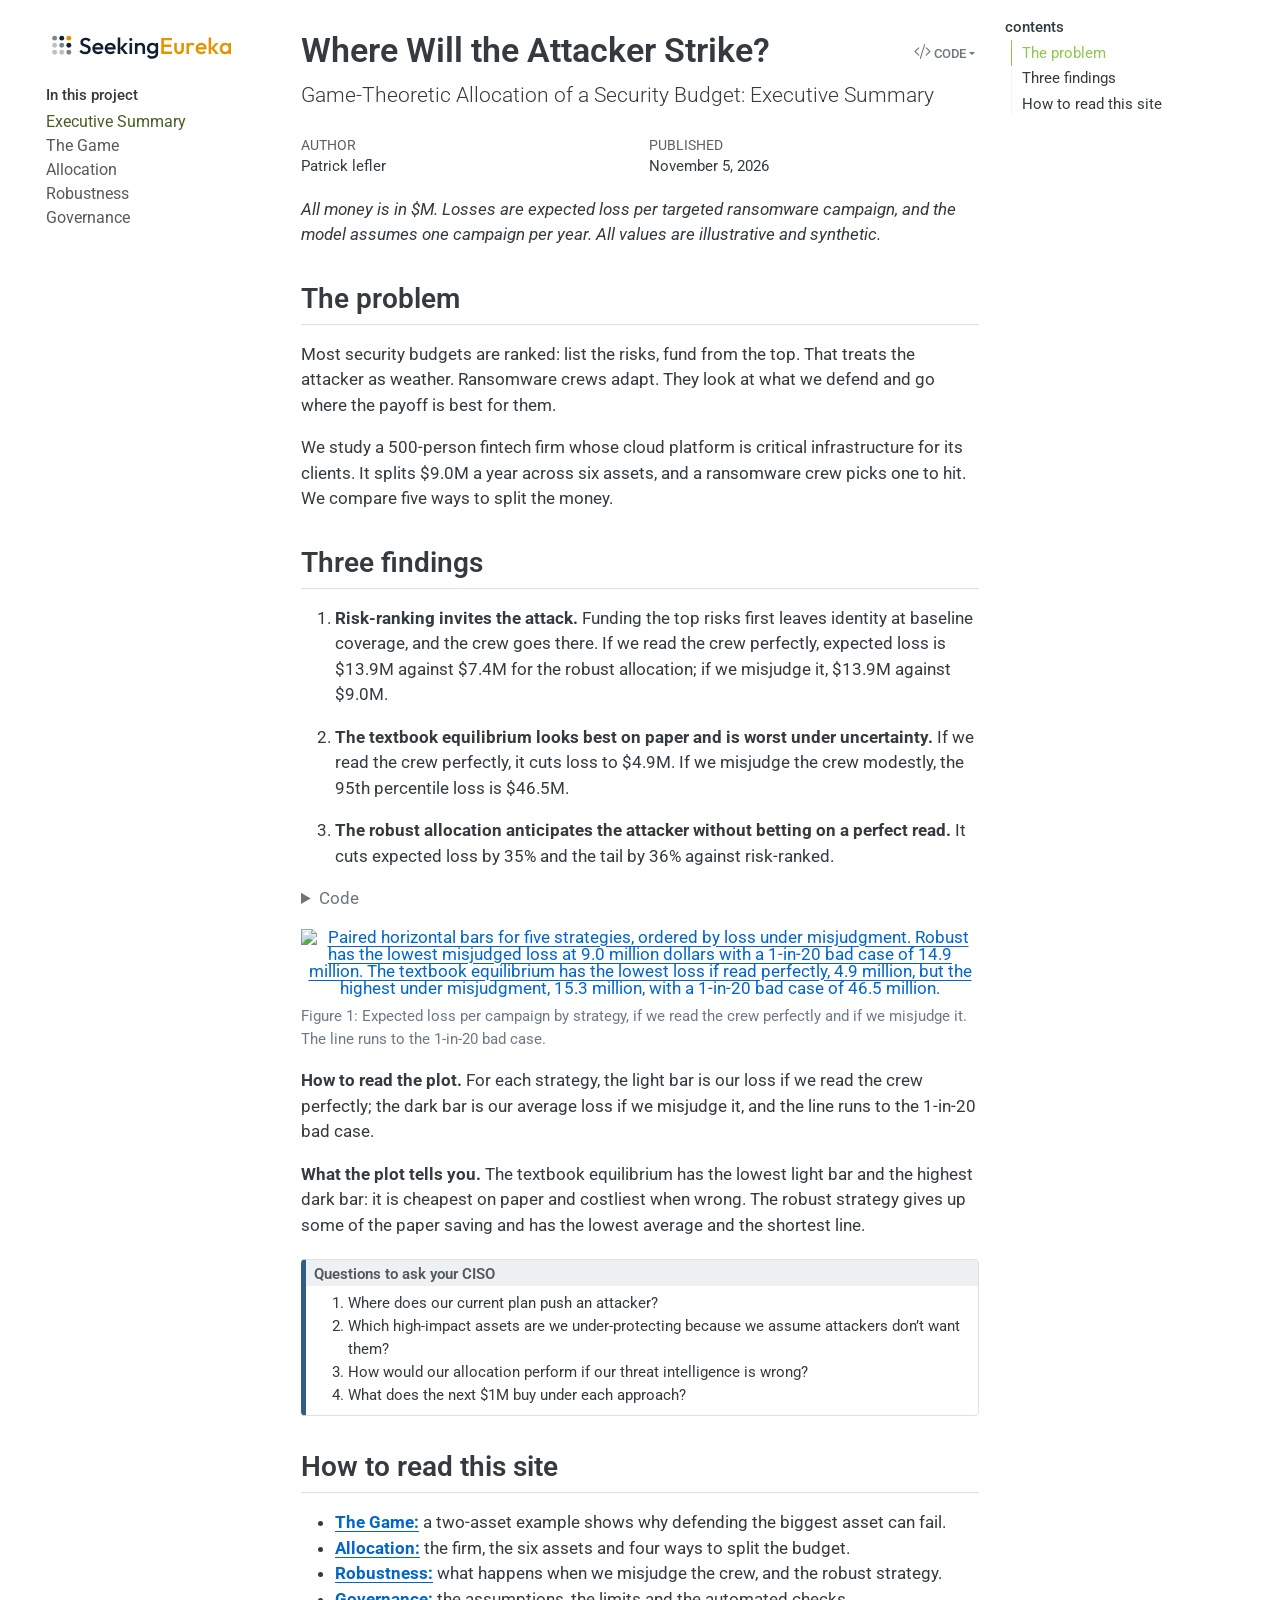
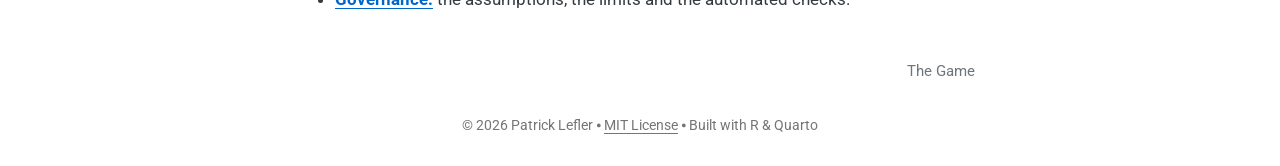
==== commit eb044dcf: "Added logo and favicon" ====
--- a/docs/index.html
+++ b/docs/index.html
@@ -75,7 +75,7 @@
 <link href="site_libs/quarto-html/quarto-syntax-highlighting-587c61ba64f3a5504c4d52d930310e48.css" rel="stylesheet" id="quarto-text-highlighting-styles">
 <script src="site_libs/bootstrap/bootstrap.min.js"></script>
 <link href="site_libs/bootstrap/bootstrap-icons.css" rel="stylesheet">
-<link href="site_libs/bootstrap/bootstrap-30e86a6df980560f791aaab39b7fff61.min.css" rel="stylesheet" append-hash="true" id="quarto-bootstrap" data-mode="light">
+<link href="site_libs/bootstrap/bootstrap-ca758389ed1120b27d1d2c73de755b30.min.css" rel="stylesheet" append-hash="true" id="quarto-bootstrap" data-mode="light">
 <script src="site_libs/quarto-contrib/glightbox/glightbox.min.js"></script>
 <link href="site_libs/quarto-contrib/glightbox/glightbox.min.css" rel="stylesheet">
 <link href="site_libs/quarto-contrib/glightbox/lightbox.css" rel="stylesheet">
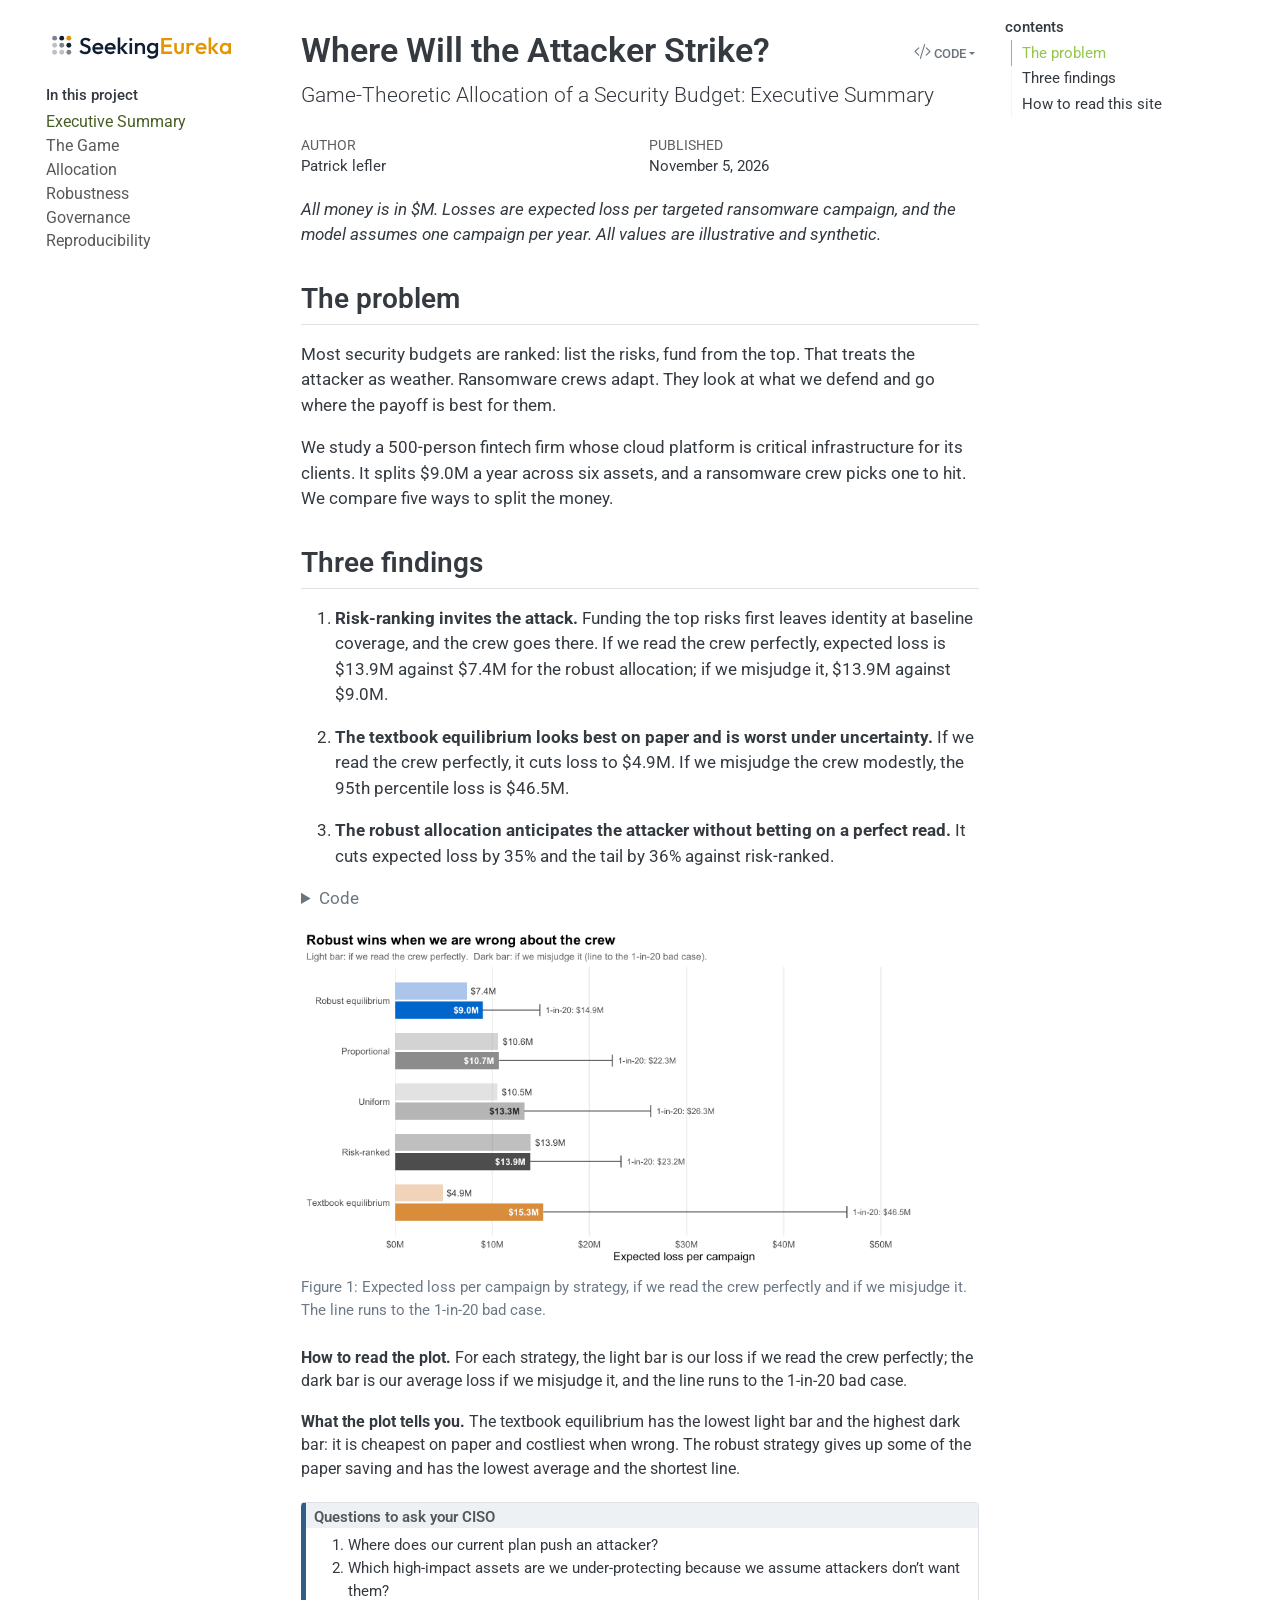
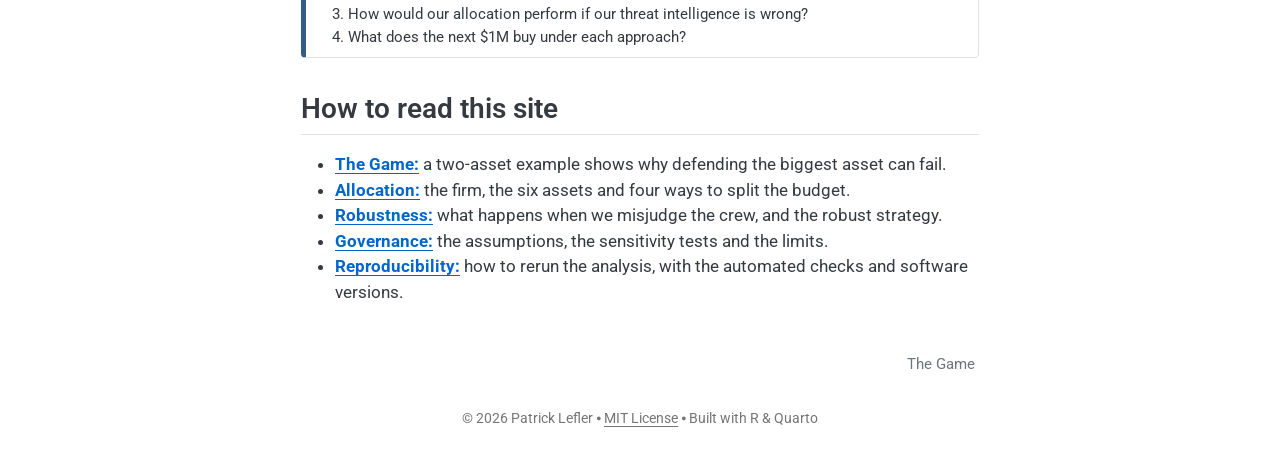
==== commit 3474931f: "Added REproducibility page" ====
--- a/docs/index.html
+++ b/docs/index.html
@@ -75,7 +75,7 @@
 <link href="site_libs/quarto-html/quarto-syntax-highlighting-587c61ba64f3a5504c4d52d930310e48.css" rel="stylesheet" id="quarto-text-highlighting-styles">
 <script src="site_libs/bootstrap/bootstrap.min.js"></script>
 <link href="site_libs/bootstrap/bootstrap-icons.css" rel="stylesheet">
-<link href="site_libs/bootstrap/bootstrap-ca758389ed1120b27d1d2c73de755b30.min.css" rel="stylesheet" append-hash="true" id="quarto-bootstrap" data-mode="light">
+<link href="site_libs/bootstrap/bootstrap-b45a8054ba6499b4e4358f2af7238a19.min.css" rel="stylesheet" append-hash="true" id="quarto-bootstrap" data-mode="light">
 <script src="site_libs/quarto-contrib/glightbox/glightbox.min.js"></script>
 <link href="site_libs/quarto-contrib/glightbox/glightbox.min.css" rel="stylesheet">
 <link href="site_libs/quarto-contrib/glightbox/lightbox.css" rel="stylesheet">
@@ -156,6 +156,12 @@
   <div class="sidebar-item-container"> 
   <a href="./04-governance.html" class="sidebar-item-text sidebar-link">
  <span class="menu-text">Governance</span></a>
+  </div>
+</li>
+        <li class="sidebar-item">
+  <div class="sidebar-item-container"> 
+  <a href="./reproducibility.html" class="sidebar-item-text sidebar-link">
+ <span class="menu-text">Reproducibility</span></a>
   </div>
 </li>
     </ul>
@@ -266,7 +272,7 @@
 <div id="fig-hero" class="quarto-float quarto-figure quarto-figure-center anchored" alt="Paired horizontal bars for five strategies, ordered by loss under misjudgment. Robust has the lowest misjudged loss at 9.0 million dollars with a 1-in-20 bad case of 14.9 million. The textbook equilibrium has the lowest loss if read perfectly, 4.9 million, but the highest under misjudgment, 15.3 million, with a 1-in-20 bad case of 46.5 million.">
 <figure class="quarto-float quarto-float-fig figure">
 <div aria-describedby="fig-hero-caption-0ceaefa1-69ba-4598-a22c-09a6ac19f8ca">
-<a href="index_files/figure-html/fig-hero-1.png" class="lightbox" data-gallery="quarto-lightbox-gallery-1" title="Figure&nbsp;1: Expected loss per campaign by strategy, if we read the crew perfectly and if we misjudge it. The line runs to the 1-in-20 bad case."><img src="index_files/figure-html/fig-hero-1.png" class="img-fluid figure-img" alt="Paired horizontal bars for five strategies, ordered by loss under misjudgment. Robust has the lowest misjudged loss at 9.0 million dollars with a 1-in-20 bad case of 14.9 million. The textbook equilibrium has the lowest loss if read perfectly, 4.9 million, but the highest under misjudgment, 15.3 million, with a 1-in-20 bad case of 46.5 million." width="768"></a>
+<a href="index_files/figure-html/fig-hero-1.png" class="lightbox" data-gallery="quarto-lightbox-gallery-1" title="Figure&nbsp;1: Expected loss per campaign by strategy, if we read the crew perfectly and if we misjudge it. The line runs to the 1-in-20 bad case."><img src="index_files/figure-html/fig-hero-1.png" class="img-fluid figure-img" alt="Paired horizontal bars for five strategies, ordered by loss under misjudgment. Robust has the lowest misjudged loss at 9.0 million dollars with a 1-in-20 bad case of 14.9 million. The textbook equilibrium has the lowest loss if read perfectly, 4.9 million, but the highest under misjudgment, 15.3 million, with a 1-in-20 bad case of 46.5 million." width="960"></a>
 </div>
 <figcaption class="quarto-float-caption-bottom quarto-float-caption quarto-float-fig" id="fig-hero-caption-0ceaefa1-69ba-4598-a22c-09a6ac19f8ca">
 Figure&nbsp;1: Expected loss per campaign by strategy, if we read the crew perfectly and if we misjudge it. The line runs to the 1-in-20 bad case.
@@ -304,7 +310,8 @@
 <li><a href="./01-the-game.html"><strong>The Game:</strong></a> a two-asset example shows why defending the biggest asset can fail.</li>
 <li><a href="./02-allocation.html"><strong>Allocation:</strong></a> the firm, the six assets and four ways to split the budget.</li>
 <li><a href="./03-robustness.html"><strong>Robustness:</strong></a> what happens when we misjudge the crew, and the robust strategy.</li>
-<li><a href="./04-governance.html"><strong>Governance:</strong></a> the assumptions, the limits and the automated checks.</li>
+<li><a href="./04-governance.html"><strong>Governance:</strong></a> the assumptions, the sensitivity tests and the limits.</li>
+<li><a href="./reproducibility.html"><strong>Reproducibility:</strong></a> how to rerun the analysis, with the automated checks and software versions.</li>
 </ul>
 
 
@@ -880,7 +887,8 @@
 <span id="cb2-109"><a href="#cb2-109" aria-hidden="true" tabindex="-1"></a><span class="ss">- </span><span class="co">[</span><span class="ot">**The Game:**</span><span class="co">](01-the-game.qmd)</span> a two-asset example shows why defending the biggest asset can fail.</span>
 <span id="cb2-110"><a href="#cb2-110" aria-hidden="true" tabindex="-1"></a><span class="ss">- </span><span class="co">[</span><span class="ot">**Allocation:**</span><span class="co">](02-allocation.qmd)</span> the firm, the six assets and four ways to split the budget.</span>
 <span id="cb2-111"><a href="#cb2-111" aria-hidden="true" tabindex="-1"></a><span class="ss">- </span><span class="co">[</span><span class="ot">**Robustness:**</span><span class="co">](03-robustness.qmd)</span> what happens when we misjudge the crew, and the robust strategy.</span>
-<span id="cb2-112"><a href="#cb2-112" aria-hidden="true" tabindex="-1"></a><span class="ss">- </span><span class="co">[</span><span class="ot">**Governance:**</span><span class="co">](04-governance.qmd)</span> the assumptions, the limits and the automated checks.</span>
+<span id="cb2-112"><a href="#cb2-112" aria-hidden="true" tabindex="-1"></a><span class="ss">- </span><span class="co">[</span><span class="ot">**Governance:**</span><span class="co">](04-governance.qmd)</span> the assumptions, the sensitivity tests and the limits.</span>
+<span id="cb2-113"><a href="#cb2-113" aria-hidden="true" tabindex="-1"></a><span class="ss">- </span><span class="co">[</span><span class="ot">**Reproducibility:**</span><span class="co">](reproducibility.qmd)</span> how to rerun the analysis, with the automated checks and software versions.</span>
 </code></pre></div><button title="Copy to Clipboard" class="code-copy-button" data-in-quarto-modal=""><i class="bi"></i></button></div>
 </div></div></div></div></div>
 </div> <!-- /content -->
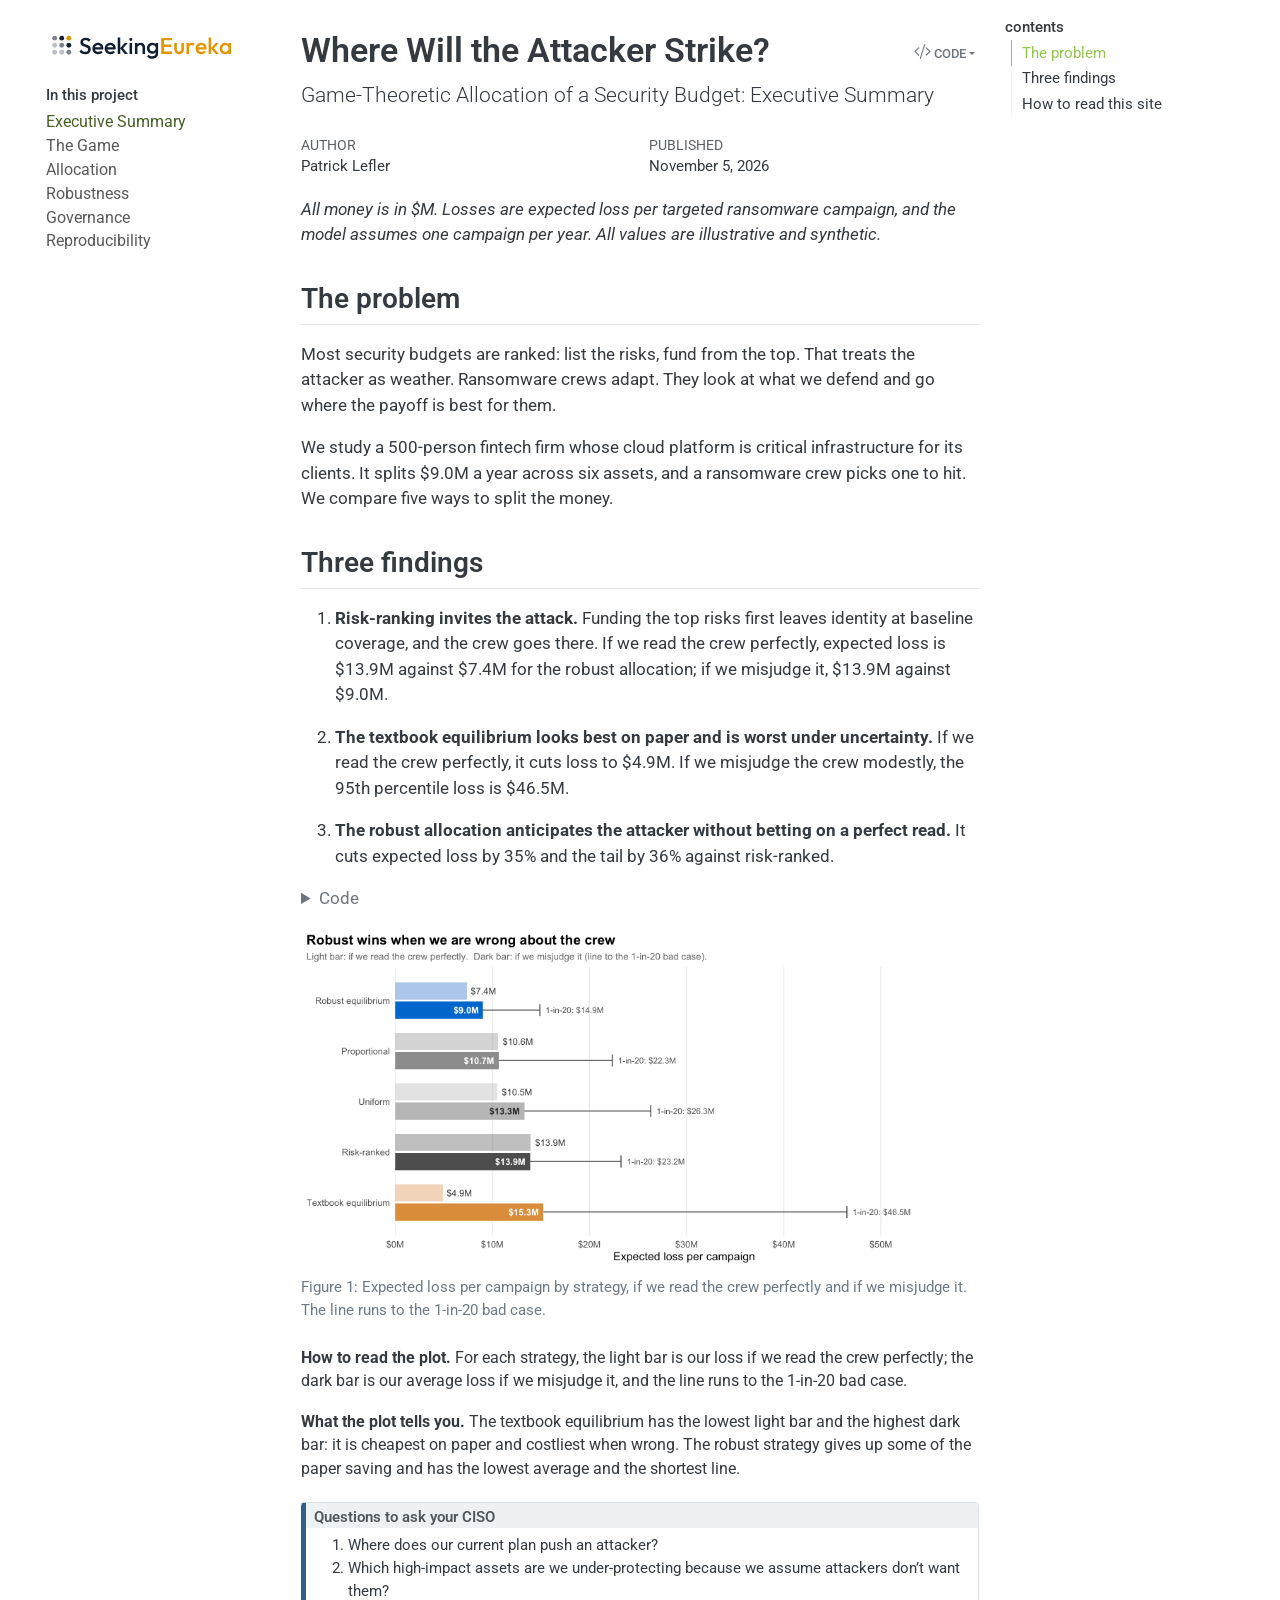
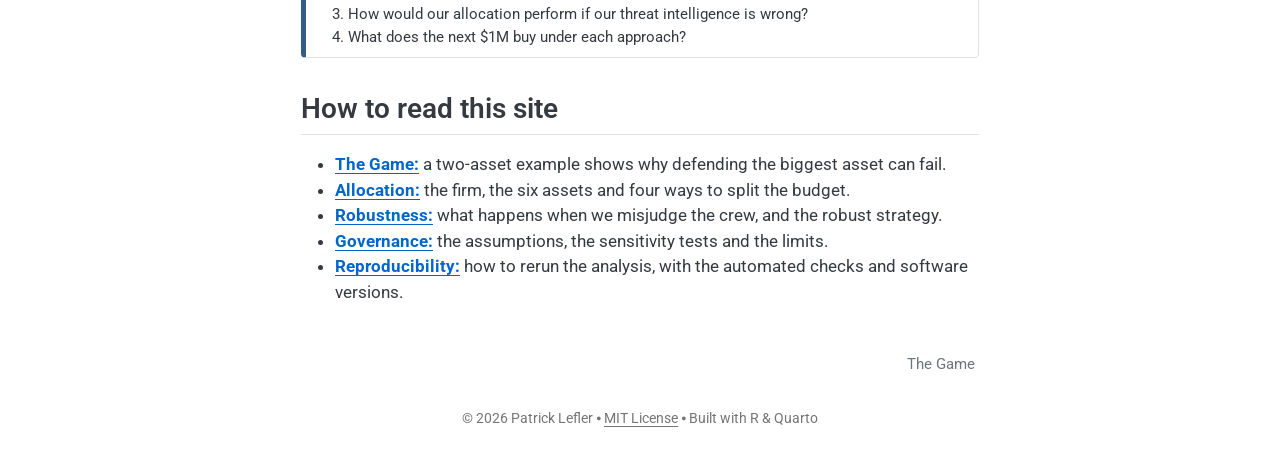
==== commit e227d737: "Updated GitHub Repository link" ====
--- a/docs/index.html
+++ b/docs/index.html
@@ -6,7 +6,7 @@
 
 <meta name="viewport" content="width=device-width, initial-scale=1.0, user-scalable=yes">
 
-<meta name="author" content="Patrick lefler">
+<meta name="author" content="Patrick Lefler">
 <meta name="dcterms.date" content="2026-11-05">
 
 <title>Where Will the Attacker Strike?</title>
@@ -196,7 +196,7 @@
     <div>
     <div class="quarto-title-meta-heading">Author</div>
     <div class="quarto-title-meta-contents">
-             <p>Patrick lefler </p>
+             <p>Patrick Lefler </p>
           </div>
   </div>
     
@@ -783,7 +783,7 @@
 <div class="code-copy-outer-scaffold"><div class="sourceCode" id="cb2" data-shortcodes="false"><pre class="sourceCode markdown code-with-copy"><code class="sourceCode markdown"><span id="cb2-1"><a href="#cb2-1" aria-hidden="true" tabindex="-1"></a><span class="co">---</span></span>
 <span id="cb2-2"><a href="#cb2-2" aria-hidden="true" tabindex="-1"></a><span class="an">title:</span><span class="co"> "Where Will the Attacker Strike?"</span></span>
 <span id="cb2-3"><a href="#cb2-3" aria-hidden="true" tabindex="-1"></a><span class="an">subtitle:</span><span class="co"> "Game-Theoretic Allocation of a Security Budget: Executive Summary"</span></span>
-<span id="cb2-4"><a href="#cb2-4" aria-hidden="true" tabindex="-1"></a><span class="an">author:</span><span class="co"> Patrick lefler</span></span>
+<span id="cb2-4"><a href="#cb2-4" aria-hidden="true" tabindex="-1"></a><span class="an">author:</span><span class="co"> Patrick Lefler</span></span>
 <span id="cb2-5"><a href="#cb2-5" aria-hidden="true" tabindex="-1"></a><span class="an">date:</span><span class="co"> November 5, 2026</span></span>
 <span id="cb2-6"><a href="#cb2-6" aria-hidden="true" tabindex="-1"></a><span class="co">---</span></span>
 <span id="cb2-7"><a href="#cb2-7" aria-hidden="true" tabindex="-1"></a></span>
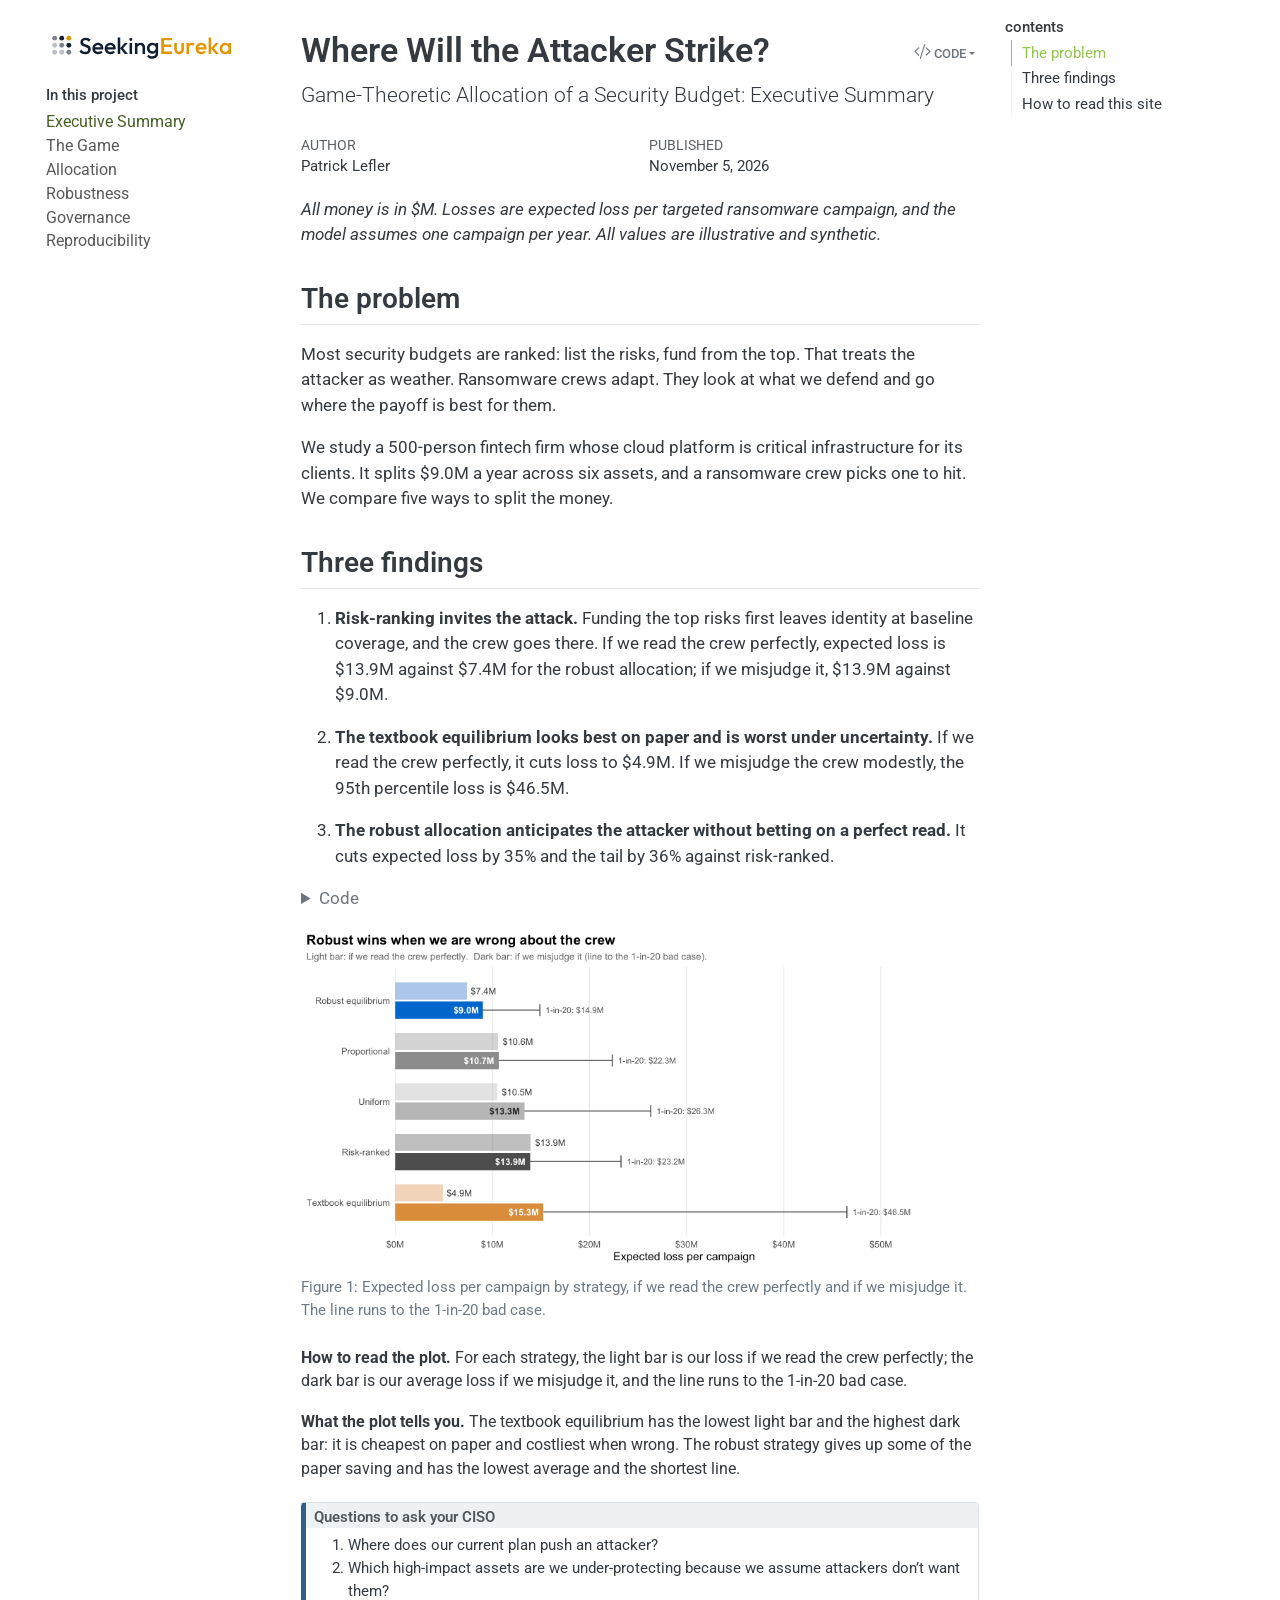
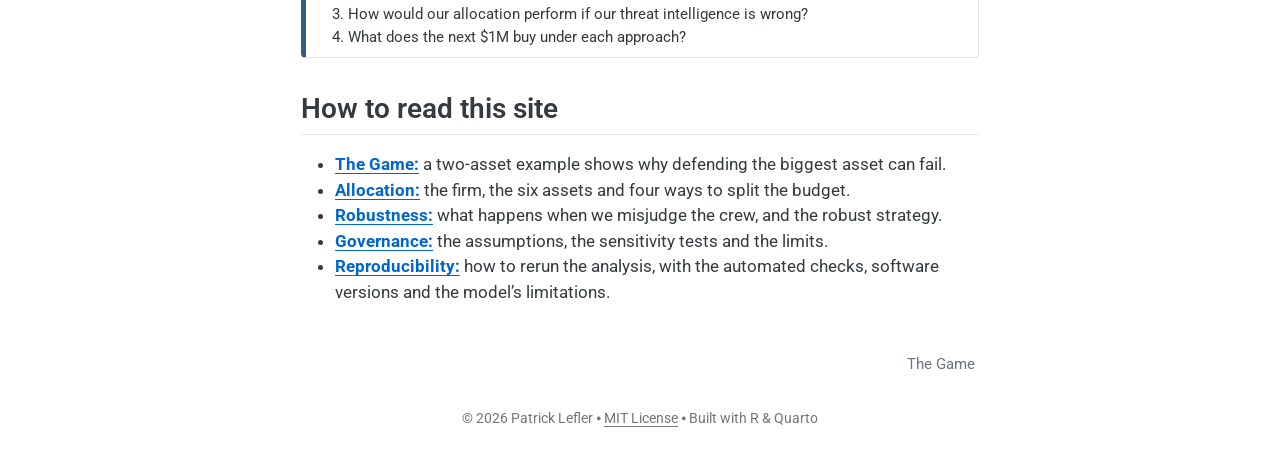
==== commit 1540ea0e: "Bring reproducibility page up to current template" ====
--- a/docs/index.html
+++ b/docs/index.html
@@ -311,7 +311,7 @@
 <li><a href="./02-allocation.html"><strong>Allocation:</strong></a> the firm, the six assets and four ways to split the budget.</li>
 <li><a href="./03-robustness.html"><strong>Robustness:</strong></a> what happens when we misjudge the crew, and the robust strategy.</li>
 <li><a href="./04-governance.html"><strong>Governance:</strong></a> the assumptions, the sensitivity tests and the limits.</li>
-<li><a href="./reproducibility.html"><strong>Reproducibility:</strong></a> how to rerun the analysis, with the automated checks and software versions.</li>
+<li><a href="./reproducibility.html"><strong>Reproducibility:</strong></a> how to rerun the analysis, with the automated checks, software versions and the model’s limitations.</li>
 </ul>
 
 
@@ -888,7 +888,7 @@
 <span id="cb2-110"><a href="#cb2-110" aria-hidden="true" tabindex="-1"></a><span class="ss">- </span><span class="co">[</span><span class="ot">**Allocation:**</span><span class="co">](02-allocation.qmd)</span> the firm, the six assets and four ways to split the budget.</span>
 <span id="cb2-111"><a href="#cb2-111" aria-hidden="true" tabindex="-1"></a><span class="ss">- </span><span class="co">[</span><span class="ot">**Robustness:**</span><span class="co">](03-robustness.qmd)</span> what happens when we misjudge the crew, and the robust strategy.</span>
 <span id="cb2-112"><a href="#cb2-112" aria-hidden="true" tabindex="-1"></a><span class="ss">- </span><span class="co">[</span><span class="ot">**Governance:**</span><span class="co">](04-governance.qmd)</span> the assumptions, the sensitivity tests and the limits.</span>
-<span id="cb2-113"><a href="#cb2-113" aria-hidden="true" tabindex="-1"></a><span class="ss">- </span><span class="co">[</span><span class="ot">**Reproducibility:**</span><span class="co">](reproducibility.qmd)</span> how to rerun the analysis, with the automated checks and software versions.</span>
+<span id="cb2-113"><a href="#cb2-113" aria-hidden="true" tabindex="-1"></a><span class="ss">- </span><span class="co">[</span><span class="ot">**Reproducibility:**</span><span class="co">](reproducibility.qmd)</span> how to rerun the analysis, with the automated checks, software versions and the model's limitations.</span>
 </code></pre></div><button title="Copy to Clipboard" class="code-copy-button" data-in-quarto-modal=""><i class="bi"></i></button></div>
 </div></div></div></div></div>
 </div> <!-- /content -->
